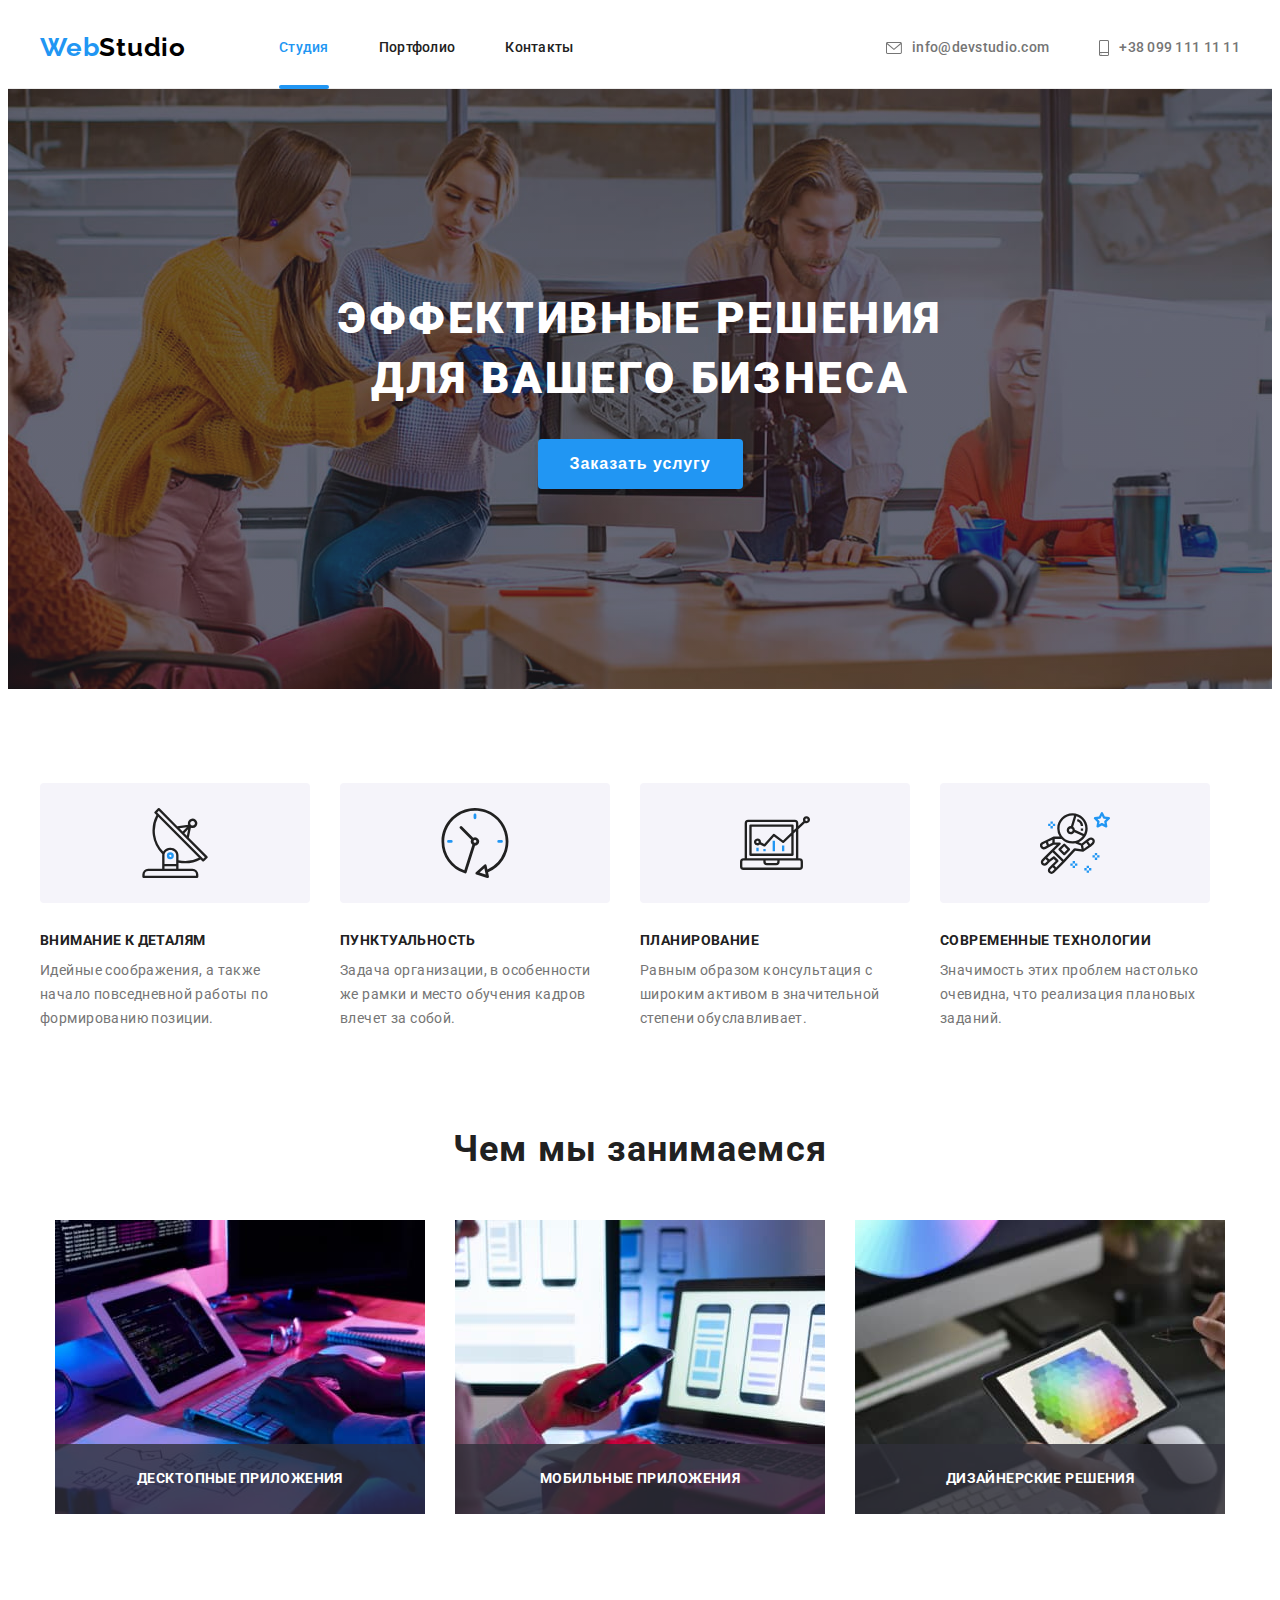
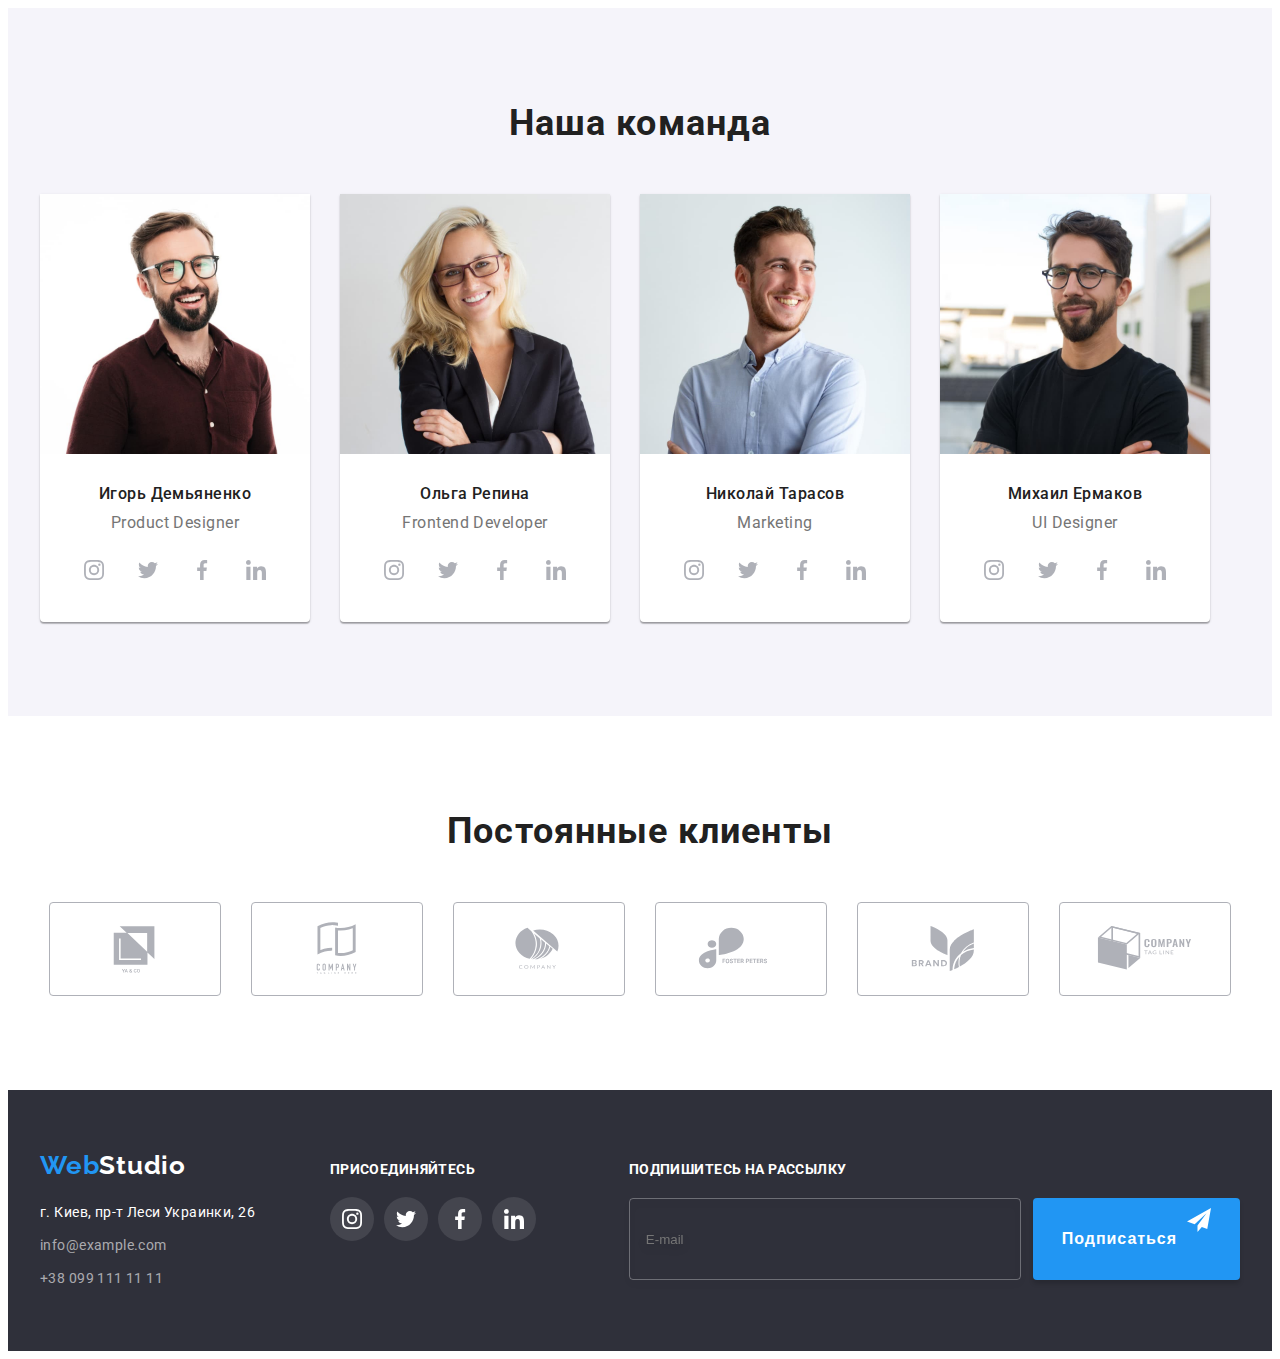
==== index.html @ 4c9b8177 "copied prev homeworl" ====
<!DOCTYPE html>
<html lang="ru">
  <head>
    <meta charset="UTF-8" />
    <meta http-equiv="X-UA-Compatible" content="IE=edge" />
    <meta name="viewport" content="width=device-width, initial-scale=1.0" />
    <title>Web Studio</title>

    <!-- Шрифти -->
    <link rel="preconnect" href="https://fonts.googleapis.com" />
    <link rel="preconnect" href="https://fonts.gstatic.com" crossorigin />
    <link
      href="https://fonts.googleapis.com/css2?family=Raleway:wght@700&family=Roboto:wght@400;500;700;900&display=swap"
      rel="stylesheet"
    />

    <!-- Modern normalize -->
    <link
      rel="stylesheet"
      href="https://cdnjs.cloudflare.com/ajax/libs/modern-normalize/1.1.0/modern-normalize.min.css"
      integrity="sha512-wpPYUAdjBVSE4KJnH1VR1HeZfpl1ub8YT/NKx4PuQ5NmX2tKuGu6U/JRp5y+Y8XG2tV+wKQpNHVUX03MfMFn9Q=="
      crossorigin="anonymous"
      referrerpolicy="no-referrer"
    />

    <!-- Стилі css -->
    <link rel="stylesheet" href="./css/style.css" />
  </head>

  <body>
    <!-- Header -->
    <header class="header">
      <div class="container header-container">
        <a class="logo link" href="index.html" lang="en">
          <span class="logo-part">Web</span>Studio</a
        >

        <nav class="header-nav">
          <ul class="menu-list list">
            <li class="menu-item">
              <a class="menu-link current link" href="./index.html">Студия</a>
            </li>
            <li class="menu-item">
              <a class="menu-link link" href="./portfolio.html">Портфолио</a>
            </li>
            <li class="menu-item">
              <a class="menu-link link" href="">Контакты</a>
            </li>
          </ul>
        </nav>
        <ul class="contact-header-list list">
          <li class="header-item-mail">
            <a
              class="contact-header-link link"
              href="mailto:info@devstudio.com"
            >
              <svg class="header-icon" width="16" height="12">
                <use href="./images/icons.svg#icon-envelope"></use>
              </svg>
              info@devstudio.com</a
            >
          </li>
          <li class="header-item-phone">
            <a class="contact-header-link link" href="tel:+380961111111">
              <svg class="header-icon" width="10" height="16">
                <use href="./images/icons.svg#icon-smartphone"></use>
              </svg>
              +38 099 111 11 11</a
            >
          </li>
        </ul>
      </div>
    </header>

    <main>
      <!-- Hero -->
      <section class="hero">
        <div class="container">
          <h1 class="hero-title">
            Эффективные решения <br />
            для вашего бизнеса
          </h1>
          <button class="hero-btn btn" type="button" data-modal-open>
            Заказать услугу
          </button>
          <div class="backdrop is-hidden" data-modal>
            <div class="modal-wrapper">
              <button class="modal-btn" data-modal-close>
                <svg class="close-icon" width="18" height="18">
                  <use href="./images/icons.svg#icon-close"></use>
                </svg>
              </button>

              <b class="form-title">Оставьте свои данные, мы вам перезвоним</b>
              <form class="modal-form">
                <label class="form-modal-group">
                  <span class="form-modal-label">Имя</span>
                  <input
                    class="form-modal-input"
                    type="text"
                    name="user-name"
                  />
                  <svg class="form-modal-icon" width="18" height="18">
                    <use href="./images/icons.svg#icon-person"></use>
                  </svg>
                </label>

                <label class="form-modal-group">
                  <span class="form-modal-label">Телефон</span>
                  <input
                    class="form-modal-input"
                    type="tel"
                    name="user-phone"
                  />
                  <svg class="form-modal-icon" width="18" height="18">
                    <use href="./images/icons.svg#icon-phone"></use>
                  </svg>
                </label>

                <label class="form-modal-group">
                  <span class="form-modal-label">Почта</span>
                  <input
                    class="form-modal-input"
                    type="email"
                    name="user-email"
                  />
                  <svg class="form-modal-icon" width="18" height="18">
                    <use href="./images/icons.svg#icon-mail"></use>
                  </svg>
                </label>

                <label class="form-comments-group">
                  <span class="form-modal-label">Комментарий</span>
                  <textarea
                    class="form-message"
                    name="user-message"
                    rows="5"
                    placeholder="Введите текст"
                  ></textarea>
                </label>

                <label class="policy-group">
                  <input class="checkbox visually-hidden" type="checkbox" />
                  <span class="custom-checkbox">
                    <svg class="custom-checkbox-icon" width="11" height="8">
                      <use href="./images/icons.svg#icon-check"></use>
                    </svg>
                  </span>
                  <span class="form-policy-desc">
                    Соглашаюсь с рассылкой и принимаю
                    <a class="form-policy-link" href="">Условия договора</a>
                  </span>
                </label>

                <button class="submit-btn btn" type="submit">Отправить</button>
              </form>
            </div>
          </div>
        </div>
      </section>

      <!--Our advantages  -->
      <section class="section">
        <div class="container advantages">
          <h2 class="visually-hidden">Наши преимущества</h2>
          <ul class="advantages-list list">
            <li class="advantages-item">
              <div class="advantages-img">
                <svg class="advantages-icon">
                  <use href="./images/icons.svg#icon-antenna"></use>
                </svg>
              </div>
              <h3 class="advantages-title">Внимание к деталям</h3>
              <p class="advantages-description">
                Идейные соображения, а также начало повседневной работы по
                формированию позиции.
              </p>
            </li>
            <li class="advantages-item">
              <div class="advantages-img">
                <svg class="advantages-icon">
                  <use href="./images/icons.svg#icon-clock"></use>
                </svg>
              </div>
              <h3 class="advantages-title">Пунктуальность</h3>
              <p class="advantages-description">
                Задача организации, в особенности же рамки и место обучения
                кадров влечет за собой.
              </p>
            </li>
            <li class="advantages-item">
              <div class="advantages-img">
                <svg class="advantages-icon">
                  <use href="./images/icons.svg#icon-diagram"></use>
                </svg>
              </div>
              <h3 class="advantages-title">Планирование</h3>
              <p class="advantages-description">
                Равным образом консультация с широким активом в значительной
                степени обуславливает.
              </p>
            </li>
            <li class="advantages-item">
              <div class="advantages-img">
                <svg class="advantages-icon">
                  <use href="./images/icons.svg#icon-astronaut"></use>
                </svg>
              </div>
              <h3 class="advantages-title">Современные технологии</h3>
              <p class="advantages-description">
                Значимость этих проблем настолько очевидна, что реализация
                плановых заданий.
              </p>
            </li>
          </ul>
        </div>
      </section>

      <!-- What we do -->
      <section class="services section">
        <div class="container">
          <h2 class="section-title">Чем мы занимаемся</h2>
          <ul class="services-list list">
            <li class="services-item">
              <img
                class="services-img"
                src="./images/block1-img1.jpg"
                alt="сотрудник пишет код"
                width="370"
                height="294"
              />
              <div class="services-description">
                <p class="services-name">Десктопные приложения</p>
              </div>
            </li>
            <li class="services-item">
              <img
                class="services-img"
                src="./images/block1-img2.jpg"
                alt="сотрудник создает дизайн приложения"
                width="370"
                height="294"
              />
              <div class="services-description">
                <p class="services-name">Мобильные приложения</p>
              </div>
            </li>
            <li class="services-item">
              <img
                class="services-img"
                src="./images/block1-img3.jpg"
                alt="сотрудник делает палитру для графического дизайна"
                width="370"
                height="294"
              />
              <div class="services-description">
                <p class="services-name">Дизайнерские решения</p>
              </div>
            </li>
          </ul>
        </div>
      </section>

      <!-- Our team -->
      <section class="team section">
        <div class="container">
          <h2 class="section-title">Наша команда</h2>
          <ul class="team-list list">
            <li class="team-list-item">
              <img
                class="team-list-photo"
                src="./images/block2-img1.jpg"
                alt="портретное фото сотрудника"
                width="270"
                height="260"
              />
              <div class="team-description">
                <h3 class="team-list-name">Игорь Демьяненко</h3>
                <p class="team-list-position" lang="en">Product Designer</p>
                <ul class="team-socials list">
                  <li class="socials-item">
                    <a
                      class="socials-link link"
                      href=""
                      target="_blank"
                      rel="noopener noreferrer"
                      aria-label="иконка Instagram"
                    >
                      <svg class="socials-icon" width="20" height="20">
                        <use href="./images/icons.svg#icon-instagram"></use>
                      </svg>
                    </a>
                  </li>
                  <li class="socials-item">
                    <a
                      class="socials-link link"
                      href=""
                      target="_blank"
                      rel="noopener noreferrer"
                      aria-label="иконка Twitter"
                    >
                      <svg class="socials-icon" width="20" height="20">
                        <use href="./images/icons.svg#icon-twitter"></use>
                      </svg>
                    </a>
                  </li>
                  <li class="socials-item">
                    <a
                      class="socials-link link"
                      href=""
                      target="_blank"
                      rel="noopener noreferrer"
                      aria-label="иконка Facebook"
                    >
                      <svg class="socials-icon" width="20" height="20">
                        <use href="./images/icons.svg#icon-facebook"></use>
                      </svg>
                    </a>
                  </li>
                  <li class="socials-item">
                    <a
                      class="socials-link link"
                      href=""
                      target="_blank"
                      rel="noopener noreferrer"
                      aria-label="иконка Linkedin"
                    >
                      <svg class="socials-icon" width="20" height="20">
                        <use href="./images/icons.svg#icon-linkedin"></use>
                      </svg>
                    </a>
                  </li>
                </ul>
              </div>
            </li>
            <li class="team-list-item">
              <img
                class="team-list-photo"
                src="./images/block2-img2.jpg"
                alt="портретное фото сотрудника"
                width="270"
                height="260"
              />
              <div class="team-description">
                <h3 class="team-list-name">Ольга Репина</h3>
                <p class="team-list-position" lang="en">Frontend Developer</p>
                <ul class="team-socials list">
                  <li class="socials-item">
                    <a
                      class="socials-link link"
                      href=""
                      target="_blank"
                      rel="noopener noreferrer"
                      aria-label="иконка Instagram"
                    >
                      <svg class="socials-icon" width="20" height="20">
                        <use href="./images/icons.svg#icon-instagram"></use>
                      </svg>
                    </a>
                  </li>
                  <li class="socials-item">
                    <a
                      class="socials-link link"
                      href=""
                      target="_blank"
                      rel="noopener noreferrer"
                      aria-label="иконка Twitter"
                    >
                      <svg class="socials-icon" width="20" height="20">
                        <use href="./images/icons.svg#icon-twitter"></use>
                      </svg>
                    </a>
                  </li>
                  <li class="socials-item">
                    <a
                      class="socials-link link"
                      href=""
                      target="_blank"
                      rel="noopener noreferrer"
                      aria-label="иконка Facebook"
                    >
                      <svg class="socials-icon" width="20" height="20">
                        <use href="./images/icons.svg#icon-facebook"></use>
                      </svg>
                    </a>
                  </li>
                  <li class="socials-item">
                    <a
                      class="socials-link link"
                      href=""
                      target="_blank"
                      rel="noopener noreferrer"
                      aria-label="иконка Linkedin"
                    >
                      <svg class="socials-icon" width="20" height="20">
                        <use href="./images/icons.svg#icon-linkedin"></use>
                      </svg>
                    </a>
                  </li>
                </ul>
              </div>
            </li>
            <li class="team-list-item">
              <img
                class="team-list-photo"
                src="./images/block2-img3.jpg"
                alt="портретное фото сотрудника"
                width="270"
                height="260"
              />
              <div class="team-description">
                <h3 class="team-list-name">Николай Тарасов</h3>
                <p class="team-list-position" lang="en">Marketing</p>
                <ul class="team-socials list">
                  <li class="socials-item">
                    <a
                      class="socials-link link"
                      href=""
                      target="_blank"
                      rel="noopener noreferrer"
                      aria-label="иконка Instagram"
                    >
                      <svg class="socials-icon" width="20" height="20">
                        <use href="./images/icons.svg#icon-instagram"></use>
                      </svg>
                    </a>
                  </li>
                  <li class="socials-item">
                    <a
                      class="socials-link link"
                      href=""
                      target="_blank"
                      rel="noopener noreferrer"
                      aria-label="иконка Twitter"
                    >
                      <svg class="socials-icon" width="20" height="20">
                        <use href="./images/icons.svg#icon-twitter"></use>
                      </svg>
                    </a>
                  </li>
                  <li class="socials-item">
                    <a
                      class="socials-link link"
                      href=""
                      target="_blank"
                      rel="noopener noreferrer"
                      aria-label="иконка Facebook"
                    >
                      <svg class="socials-icon" width="20" height="20">
                        <use href="./images/icons.svg#icon-facebook"></use>
                      </svg>
                    </a>
                  </li>
                  <li class="socials-item">
                    <a
                      class="socials-link link"
                      href=""
                      target="_blank"
                      rel="noopener noreferrer"
                      aria-label="иконка Linkedin"
                    >
                      <svg class="socials-icon" width="20" height="20">
                        <use href="./images/icons.svg#icon-linkedin"></use>
                      </svg>
                    </a>
                  </li>
                </ul>
              </div>
            </li>
            <li class="team-list-item">
              <img
                class="team-list-photo"
                src="./images/block2-img4.jpg"
                alt="портретное фото сотрудника"
                width="270"
                height="260"
              />
              <div class="team-description">
                <h3 class="team-list-name">Михаил Ермаков</h3>
                <p class="team-list-position" lang="en">UI Designer</p>
                <ul class="team-socials list">
                  <li class="socials-item">
                    <a
                      class="socials-link link"
                      href=""
                      target="_blank"
                      rel="noopener noreferrer"
                      aria-label="иконка Instagram"
                    >
                      <svg class="socials-icon" width="20" height="20">
                        <use href="./images/icons.svg#icon-instagram"></use>
                      </svg>
                    </a>
                  </li>
                  <li class="socials-item">
                    <a
                      class="socials-link link"
                      href=""
                      target="_blank"
                      rel="noopener noreferrer"
                      aria-label="иконка Twitter"
                    >
                      <svg class="socials-icon" width="20" height="20">
                        <use href="./images/icons.svg#icon-twitter"></use>
                      </svg>
                    </a>
                  </li>
                  <li class="socials-item">
                    <a
                      class="socials-link link"
                      href=""
                      target="_blank"
                      rel="noopener noreferrer"
                      aria-label="иконка Facebook"
                    >
                      <svg class="socials-icon" width="20" height="20">
                        <use href="./images/icons.svg#icon-facebook"></use>
                      </svg>
                    </a>
                  </li>
                  <li class="socials-item">
                    <a
                      class="socials-link link"
                      href=""
                      target="_blank"
                      rel="noopener noreferrer"
                      aria-label="иконка Linkedin"
                    >
                      <svg class="socials-icon" width="20" height="20">
                        <use href="./images/icons.svg#icon-linkedin"></use>
                      </svg>
                    </a>
                  </li>
                </ul>
              </div>
            </li>
          </ul>
        </div>
      </section>

      <!-- Our clients -->
      <section class="section">
        <div class="container">
          <h2 class="section-title">Постоянные клиенты</h2>
          <ul class="clients list">
            <li class="clients-item">
              <a
                class="clients-link link"
                href=""
                target="_blank"
                rel="noopener noreferrer"
                aria-label="логотип клиента 1"
              >
                <svg class="clients-icon" width="106" height="60">
                  <use href="./images/icons.svg#icon-logo-1"></use>
                </svg>
              </a>
            </li>
            <li class="clients-item">
              <a
                class="clients-link link"
                href=""
                target="_blank"
                rel="noopener noreferrer"
                aria-label="логотип клиента 2"
              >
                <svg class="clients-icon" width="106" height="60">
                  <use href="./images/icons.svg#icon-logo-2"></use>
                </svg>
              </a>
            </li>
            <li class="clients-item">
              <a
                class="clients-link link"
                href=""
                target="_blank"
                rel="noopener noreferrer"
                aria-label="логотип клиента 3"
              >
                <svg class="clients-icon" width="106" height="60">
                  <use href="./images/icons.svg#icon-logo-3"></use>
                </svg>
              </a>
            </li>
            <li class="clients-item">
              <a
                class="clients-link link"
                href=""
                target="_blank"
                rel="noopener noreferrer"
                aria-label="логотип клиента 4"
              >
                <svg class="clients-icon" width="106" height="60">
                  <use href="./images/icons.svg#icon-logo-4"></use>
                </svg>
              </a>
            </li>
            <li class="clients-item">
              <a
                class="clients-link link"
                href=""
                target="_blank"
                rel="noopener noreferrer"
                aria-label="логотип клиента 5"
              >
                <svg class="clients-icon" width="106" height="60">
                  <use href="./images/icons.svg#icon-logo-5"></use>
                </svg>
              </a>
            </li>
            <li class="clients-item">
              <a
                class="clients-link link"
                href=""
                target="_blank"
                rel="noopener noreferrer"
                aria-label="логотип клиента 6"
              >
                <svg class="clients-icon" width="106" height="60">
                  <use href="./images/icons.svg#icon-logo-6"></use>
                </svg>
              </a>
            </li>
          </ul>
        </div>
      </section>
    </main>

    <!-- Footer -->
    <footer class="footer">
      <div class="container footer-container">
        <div class="footer-logo-adress">
          <a class="logo-footer link" href="index.html" lang="en"
            ><span class="logo-part">Web</span>Studio</a
          >
          <address class="address">
            <ul class="contacts-list list">
              <li class="contacts-list-item">
                <a
                  class="contacts-footer-link map link"
                  href="https://goo.gl/maps/a1JVnRPQd5P11oBA7"
                  target="_blank"
                  rel="noopener noreferrer"
                  >г. Киев, пр-т Леси Украинки, 26</a
                >
              </li>
              <li class="contacts-list-item">
                <a
                  class="contacts-footer-link link"
                  href="mailto:info@example.com"
                  >info@example.com</a
                >
              </li>
              <li class="contacts-list-item">
                <a class="contacts-footer-link link" href="tel:+380991111111"
                  >+38 099 111 11 11</a
                >
              </li>
            </ul>
          </address>
        </div>

        <div class="footer-join">
          <h3 class="join-title">Присоединяйтесь</h3>
          <ul class="join-list list">
            <li class="join-item">
              <a
                class="join-link link"
                href=""
                target="_blank"
                rel="noopener noreferrer"
                aria-label="иконка Instagram"
              >
                <svg class="join-icon" width="20" height="20">
                  <use href="./images/icons.svg#icon-instagram"></use>
                </svg>
              </a>
            </li>
            <li class="join-item">
              <a
                class="join-link link"
                href=""
                target="_blank"
                rel="noopener noreferrer"
                aria-label="иконка Twitter"
              >
                <svg class="join-icon" width="20" height="20">
                  <use href="./images/icons.svg#icon-twitter"></use>
                </svg>
              </a>
            </li>
            <li class="join-item">
              <a
                class="join-link link"
                href=""
                target="_blank"
                rel="noopener noreferrer"
                aria-label="иконка Facebook"
              >
                <svg class="join-icon" width="20" height="20">
                  <use href="./images/icons.svg#icon-facebook"></use>
                </svg>
              </a>
            </li>
            <li class="join-item">
              <a
                class="join-link link"
                href=""
                target="_blank"
                rel="noopener noreferrer"
                aria-label="иконка Linkedin"
              >
                <svg class="join-icon" width="20" height="20">
                  <use href="./images/icons.svg#icon-linkedin"></use>
                </svg>
              </a>
            </li>
          </ul>
        </div>
        <form class="footer-form">
          <b class="footer-form-title">Подпишитесь на рассылку</b>
          <div class="footer-stroke">
            <label class="footer-label">
            <input class="footer-input" name="footer-email" placeholder="E-mail" />
            </label>
            <button class="footer-form-btn btn" type="submit">
              <span class="btn-title">Подписаться</span>
              <svg class="footer-form-icon" width="24" height="24">
                <use href="./images/icons.svg#icon-send"></use>
              </svg>
            </button>
          </div>
        </form>
      </div>
    </footer>

    <script src="./js/modal.js"></script>
  </body>
</html>
---- css/style.css ----
:root {
  --main-transition: 250ms cubic-bezier(0.4, 0, 0.2, 1);

  --main-font: "Roboto", sans-serif;
  --main-text-color: #212121;
  --secondary-text-color: #757575;
  --secondary-text-color-white: #ffffff;
  --accent-color: #2196f3;
  --main-background-color: #e5e5e5;
  --secondary-background-color: #f5f4fa;
  --accent-background-color: #2f303a;
}

body {
  font-family: var(--main-font);
  color: var(--main-text-color);
}

h1,
h2,
h3,
h4,
h5,
h6,
p {
  margin: 0;
}

img {
  display: block;
  max-width: 100%;
  height: auto;
}

.visually-hidden {
  position: absolute;
  width: 1px;
  height: 1px;
  margin: -1px;
  border: 0;
  padding: 0;
  white-space: nowrap;
  clip-path: inset(100%);
  clip: rect(0 0 0 0);
  overflow: hidden;
}

.section {
  padding-top: 94px;
  padding-bottom: 94px;
}

.container {
  width: 1200px;

  padding-left: 15px;
  padding-right: 15px;

  margin-left: auto;
  margin-right: auto;
}

.list {
  list-style: none;
  padding: 0;
  margin: 0;
}

.link {
  text-decoration: none;
  font-family: inherit;
  color: inherit;
}

.btn {
  display: block;

  min-width: 200px;
  min-height: 50px;
  border: none;

  color: inherit;
  background-color: var(--accent-color);

  font-weight: 700;
  font-size: 16px;
  line-height: 1.88;

  text-align: center;
  letter-spacing: 0.06em;

  box-shadow: 0px 4px 4px rgba(0, 0, 0, 0.15);
  border-radius: 4px;

  cursor: pointer;
}

.address {
  font-style: normal;
}

/* Header */

.header {
  border-bottom: 1px solid #ececec;

  background-color: var(--secondary-text-color-white);

  font-weight: 500;
  font-size: 14px;
  line-height: 1.14;
  letter-spacing: 0.02em;
}

.header-container {
  display: flex;
  align-items: center;
}

.logo {
  display: block;

  margin-right: 93px;
  padding-top: 24px;
  padding-bottom: 25px;

  font-family: "Raleway", sans-serif;
  font-weight: 700;
  font-size: 26px;
  line-height: 1.19;
  letter-spacing: 0.03em;

  color: #000000;
}

.logo-part {
  color: var(--accent-color);
}

.menu-list {
  display: flex;
  text-align: center;
}

.menu-item {
  margin-right: 50px;
}

.menu-item:last-child {
  margin-right: 0;
}

.menu-link {
  position: relative;
  transition: color var(--main-transition);

  display: block;

  padding-top: 32px;
  padding-bottom: 32px;

  color: var(--main-text-color);
}

.menu-link.current {
  color: var(--accent-color);
}

.menu-link.current::after {
  content: "";

  position: absolute;
  bottom: -1px;
  left: 0;

  display: block;
  width: 100%;
  height: 4px;

  background-color: var(--accent-color);
  border-radius: 2px;
}

.menu-link:hover,
.menu-link:focus {
  color: var(--accent-color);
}

.contact-header-list {
  display: flex;

  margin-left: auto;

  color: var(--secondary-text-color);
}

.header-item-mail {
  margin-right: 50px;
}

.contact-header-link {
  transition: color var(--main-transition);

  display: flex;
  align-items: center;

  padding-top: 32px;
  padding-bottom: 32px;

  color: var(--secondary-text-color);
}

.contact-header-link:hover,
.contact-header-link:focus {
  color: var(--accent-color);
}

.header-icon {
  margin-right: 10px;
  fill: currentColor;
}

/* Hero */

.hero {
  padding: 200px 0;
  max-width: 1600px;
  margin-left: auto;
  margin-right: auto;

  background-image: linear-gradient(
      to right,
      rgba(47, 48, 58, 0.4),
      rgba(47, 48, 58, 0.4)
    ),
    url(../images/heros/bcg-heroes.jpg);
  background-repeat: no-repeat;
  background-position: center;
  background-size: cover;

  background-color: var(--accent-background-color);
  color: var(--secondary-text-color-white);
}

.hero-title {
  margin-bottom: 30px;

  color: inherit;

  font-weight: 900;
  font-size: 44px;
  line-height: 1.36;
  text-align: center;
  letter-spacing: 0.06em;
  text-transform: uppercase;
}

.hero-btn {
  transition: background-color var(--main-transition),
    color var(--main-transition);

  margin: auto;
  padding: 10px 32px;
}

.hero-btn:hover,
.hero-btn:focus {
  background-color: #188ce8;
  color: inherit;
}

.backdrop {
  transition: opacity var(--main-transition), visibility var(--main-transition);

  position: fixed;
  top: 0;
  left: 0;

  width: 100%;
  height: 100%;
  background-color: rgba(0, 0, 0, 0.2);
}

.backdrop.is-hidden {
  opacity: 0;
  visibility: hidden;
  pointer-events: none;
}

.modal-wrapper {
  transition: transform 300ms ease-in-out 200ms, opacity 300ms ease-in-out 200ms;
  position: absolute;
  top: 50%;
  left: 50%;
  transform: translate(-50%, -50%);

  width: 528px;
  height: 581px;

  padding: 40px;

  background-color: #ffffff;
  box-shadow: 0px 1px 3px rgba(0, 0, 0, 0.12), 0px 1px 1px rgba(0, 0, 0, 0.14),
    0px 2px 1px rgba(0, 0, 0, 0.2);
  border-radius: 4px;

  transition: transform var(--main-transition), opacity var(--main-transition);
}

.backdrop.is-hidden .modal-wrapper {
  transform: translate(-50%, -50%) scale(0.3);
  opacity: 0;
}

.backdrop .modal-wrapper {
  transform: translate(-50%, -50%) scale(1);
  opacity: 1;
}

.modal-btn {
  position: absolute;
  top: 8px;
  right: 8px;

  display: flex;
  align-items: center;
  justify-content: center;

  padding: 0;

  width: 30px;
  height: 30px;
  border-radius: 50%;
  background-color: transparent;
  border: 1px solid rgba(0, 0, 0, 0.1);

  cursor: pointer;

  transition: fill var(--main-transition);
}

.modal-btn:hover > .close-icon,
.modal-btn:focus > .close-icon {
  fill: var(--accent-color);
}

.form-title {
  display: block;
  margin-bottom: 12px;

  font-weight: 700;
  font-size: 20px;
  line-height: 1.15;
  text-align: center;
  letter-spacing: 0.03em;

  color: #212121;
}

.form-modal-group,
.policy-group {
  display: block;
  margin-bottom: 10px;
}

.form-modal-group {
  position: relative;
}

.form-modal-label {
  display: block;
  font-size: 12px;
  line-height: 1.17;
  margin-bottom: 4px;

  letter-spacing: 0.01em;

  color: var(--secondary-text-color);
}

.form-modal-input {
  width: 100%;
  padding: 10px 10px 10px 42px;

  border: 1px solid rgba(33, 33, 33, 0.2);
  border-radius: 4px;

  transition: border-color var(--main-transition);
}

.form-modal-input:focus,
.form-message:focus {
  outline: none;
  border-color: var(--accent-color);
}

.form-modal-input:focus + .form-modal-icon {
  fill: var(--accent-color);
}

.form-modal-icon {
  position: absolute;
  top: 29px;
  left: 12px;

  fill: #212121;

  transition: fill var(--main-transition);
}

.form-comments-group {
  display: block;
  margin-bottom: 20px;
}

.form-message {
  display: block;
  width: 100%;
  height: 120px;
  padding: 12px 16px;
  resize: none;

  border: 1px solid rgba(33, 33, 33, 0.2);
  border-radius: 4px;

  font-size: 12px;

  color: rgba(117, 117, 117, 0.5);

  transition: border-color var(--main-transition);
}

.custom-checkbox {
  display: flex;
  align-items: center;
  justify-content: center;

  margin-right: 9px;

  width: 16px;
  height: 15px;

  border-radius: 2px;
  outline: 2px solid #212121;
  outline-offset: -2px;

  transition: background-color var(--main-transition),
    outline var(--main-transition);
}

.checkbox:checked + .custom-checkbox {
  background-color: var(--accent-color);
  outline: var(--accent-color);
}

.custom-checkbox-icon {
  opacity: 0;

  transition: opacity var(--main-transition);

  fill: #ffffff;
}

.checkbox:checked + .custom-checkbox .custom-checkbox-icon {
  opacity: 1;
}

.policy-group {
  display: flex;
  align-items: center;
  justify-content: center;

  margin-bottom: 30px;
}

.form-policy-desc {
  font-size: 14px;
  line-height: 1.71;

  letter-spacing: 0.03em;
  color: var(--secondary-text-color);
}
.form-policy-link {
  color: var(--accent-color);
}

.submit-btn {
  transition: background-color var(--main-transition),
    color var(--main-transition);
  display: block;

  margin: auto;
  padding: 10px 56px;
}

/* Our advantages, What we do */

.advantages-list {
  display: flex;
  align-items: center;
}

.advantages-item {
  margin-right: 30px;
}

.advantages-item:last-child {
  margin-right: 0;
}

.advantages-img {
  display: flex;
  align-items: center;
  justify-content: center;

  padding: 25px 100px;
  margin-bottom: 30px;

  background-color: var(--secondary-background-color);
  border-radius: 4px;
}

.advantages-icon {
  width: 70px;
  height: 70px;
}

.advantages-title {
  margin-bottom: 10px;

  color: var(--main-text-color);

  font-weight: 700;
  font-size: 14px;
  line-height: 1.14;
  letter-spacing: 0.03em;
  text-transform: uppercase;
}

.advantages-description {
  width: 270px;
  height: 75px;

  color: var(--secondary-text-color);
  font-size: 14px;

  line-height: 1.71;
  letter-spacing: 0.03em;
}

/* What we do */

.services {
  padding-top: 0;
}

.section-title {
  margin-bottom: 50px;

  font-weight: 700;
  font-size: 36px;
  line-height: 1.17;
  text-align: center;
  letter-spacing: 0.03em;

  color: var(--main-text-color);
}

.services-list {
  display: flex;
  justify-content: center;
}

.services-item {
  position: relative;
  margin-right: 30px;
}

.services-item:last-child {
  margin-right: 0%;
}

.services-description {
  position: absolute;
  bottom: 0;
  left: 0;

  display: flex;
  align-items: center;
  justify-content: center;

  width: 100%;
  height: 70px;

  background-color: rgba(47, 48, 58, 0.8);
}

.services-name {
  font-weight: 700;
  font-size: 14px;
  line-height: 1.14;
  letter-spacing: 0.03em;
  text-transform: uppercase;

  color: var(--secondary-text-color-white);
}

/* Our team */

.team {
  background-color: var(--secondary-background-color);

  font-size: 16px;
  line-height: 1.19;
  letter-spacing: 0.03em;
}

.team-list {
  display: flex;
}

.team-list-item {
  margin-right: 30px;

  width: 270px;

  background-color: #ffffff;

  box-shadow: 0px 1px 3px rgba(0, 0, 0, 0.12), 0px 1px 1px rgba(0, 0, 0, 0.14),
    0px 2px 1px rgba(0, 0, 0, 0.2);
  border-radius: 0px 0px 4px 4px;
}

.team-list-item:last-child {
  margin-right: 0;
}

.team-description {
  padding: 30px 0;
}
.team-list-name {
  margin-bottom: 10px;

  font-size: 16px;
  font-weight: 500;
  text-align: center;

  color: var(--main-text-color);
}

.team-list-position {
  margin-bottom: 16px;

  color: var(--secondary-text-color);
  text-align: center;
}

.team-socials {
  display: flex;
  align-items: center;
  justify-content: center;
}

.socials-item:not(:last-child) {
  margin-right: 10px;
}

.socials-link {
  transition: background-color var(--main-transition),
    color var(--main-transition);

  display: flex;
  justify-content: center;
  align-items: center;

  width: 44px;
  height: 44px;

  background-color: #ffffff;
  color: #afb1b8;

  border-radius: 50%;
}

.socials-link:hover,
.socials-link:focus {
  background-color: var(--accent-color);
  color: var(--secondary-text-color-white);
}

.socials-icon {
  fill: currentColor;
}

/* Our clients */

.clients {
  display: flex;
  justify-content: center;
  align-items: center;
}

.clients-item:not(:last-child) {
  margin-right: 30px;
}

.clients-link {
  transition: border-color var(--main-transition);

  display: flex;
  align-items: center;
  justify-content: center;

  width: 170px;
  height: 92px;

  border: #afb1b8 1px solid;
  border-radius: 4px;

  color: #afb1b8;
}

.clients-link:hover,
.clients-link:focus {
  border-color: var(--accent-color);
}

.clients-icon {
  transition: fill var(--main-transition);

  align-items: center;
  fill: currentColor;
}

.clients-link:hover .clients-icon,
.clients-link:focus .clients-icon {
  fill: var(--accent-color);
}

/* Footer */

.footer {
  background-color: var(--accent-background-color);
  padding: 60px 0;
}

.logo-footer {
  display: block;
  margin-bottom: 20px;

  color: var(--secondary-text-color-white);

  font-family: "Raleway", sans-serif;
  font-weight: 700;
  font-size: 26px;
  line-height: 1.19;
  letter-spacing: 0.03em;
}

.contacts-list-item {
  margin-bottom: 9px;

  font-size: 14px;
  line-height: 1.71;
  letter-spacing: 0.03em;
}

.contacts-list-item:last-child {
  margin-bottom: 0;
}

.contacts-footer-link {
  transition: color var(--main-transition);

  color: rgba(255, 255, 255, 0.6);
}

.contacts-footer-link:hover,
.contacts-footer-link:focus {
  color: var(--accent-color);
}

.contacts-footer-link.map {
  color: var(--secondary-text-color-white);
}

.footer-container {
  display: flex;
  align-items: baseline;
}

.footer-logo-adress {
  margin-right: 70px;
  flex-grow: 1;
}

.footer-join {
  margin-right: 93px;
}
.join-title {
  margin-bottom: 20px;

  font-weight: 700;
  font-size: 14px;
  line-height: 16px;
  letter-spacing: 0.03em;
  text-transform: uppercase;

  color: #ffffff;
}

.join-list {
  display: flex;
}

.join-item:not(:last-child) {
  margin-right: 10px;
}

.join-link {
  transition: background-color var(--main-transition);

  display: flex;
  align-items: center;
  justify-content: center;

  width: 44px;
  height: 44px;

  background-color: rgba(255, 255, 255, 0.1);
  border-radius: 50%;

  color: var(--secondary-text-color-white);
}

.join-link:hover,
.join-link:focus {
  background-color: var(--accent-color);
}

.join-icon {
  fill: currentColor;
}

.footer-form-title {
  display: block;
  margin-bottom: 20px;
  text-align: start;

  font-weight: 700;
  font-size: 14px;
  line-height: 1.14;
  letter-spacing: 0.03em;
  text-transform: uppercase;

  color: var(--secondary-text-color-white);
}

.footer-stroke {
  display: flex;
}

.footer-label{
  margin-right: 12px;
}
.footer-input {
  display: flex;
  width: 358px;
  height: 50px;
  padding: 15px 16px;

  background-color: transparent;
  border: 1px solid rgba(255, 255, 255, 0.3);
  filter: drop-shadow(0px 4px 4px rgba(0, 0, 0, 0.15));
  border-radius: 4px;

  color: var(--secondary-text-color-white);
  outline: none;
}
.footer-form-btn {
  display: flex;
  text-align: center;
  padding: 10px 29px;
}

.btn-title {
  margin-right: 10px;

  font-weight: 700;
  font-size: 16px;
  line-height: 1.88;

  display: flex;
  align-items: center;
  text-align: center;
  letter-spacing: 0.06em;

  color: var(--secondary-text-color-white);
}

.footer-form-icon {
  display: flex;
  align-items: center;
  justify-content: center;
}

/* Portfolio */

.btn-list {
  display: flex;
  justify-content: center;
  align-items: center;

  margin-bottom: 50px;
}

.btn-list-item {
  margin-right: 8px;
}

.btn-list-item:last-child {
  margin-right: 0;
}

.button {
  transition: background-color var(--main-transition),
    color var(--main-transition), box-shadow var(--main-transition);

  padding: 6px 22px;

  font-weight: 500;
  font-size: 16px;
  line-height: 1.62;
  text-align: center;
  letter-spacing: 0.03em;

  background-color: var(--secondary-background-color);
  border-radius: 4px;
  cursor: pointer;
  border: none;
}

.button:hover,
.button:focus {
  background-color: var(--accent-color);
  color: var(--secondary-text-color-white);

  box-shadow: 0px 3px 1px rgba(0, 0, 0, 0.1), 0px 1px 2px rgba(0, 0, 0, 0.08),
    0px 2px 2px rgba(0, 0, 0, 0.12);
  border-radius: 4px;
}

.projects-list {
  display: flex;
  flex-wrap: wrap;
}

.projects-list-item {
  margin-right: 30px;
  margin-bottom: 30px;

  width: 370px;

  background: #ffffff;
}

.projects-list-item:nth-child(3n) {
  margin-right: 0;
}

.projects-list-item:nth-last-child(-n + 3) {
  margin-bottom: 0;
}

.project-list-link {
  transition: box-shadow var(--main-transition);
}

.project-list-link:hover,
.project-list-link:focus {
  display: block;
  box-shadow: 0px 1px 1px rgba(0, 0, 0, 0.12), 0px 4px 4px rgba(0, 0, 0, 0.06),
    1px 4px 6px rgba(0, 0, 0, 0.16);
}

.project-list-link:hover .overlay,
.project-list-link:focus .overlay {
  transform: translateY(0%);
  opacity: 1;
}

.project-example {
  overflow: hidden;
}

.project-overlay {
  position: relative;
  overflow: hidden;
}

.overlay {
  position: absolute;
  top: 0;
  left: 0;

  transform: translateY(100%);
  width: 100%;
  height: 100%;

  transition: transform var(--main-transition);
}

.overlay-description {
  padding: 63px 24px;

  font-size: 18px;
  line-height: 1.56;
  letter-spacing: 0.03em;

  color: var(--secondary-text-color-white);
  background-color: rgba(33, 150, 243, 0.9);
}

.project-description {
  padding: 20px 24px;
  border-left: 1px solid #eeeeee;
  border-right: 1px solid #eeeeee;
  border-bottom: 1px solid #eeeeee;
}

.project-name {
  transition: color var(--main-transition);
  margin-bottom: 4px;

  font-weight: 700;
  font-size: 18px;
  line-height: 2;
  letter-spacing: 0.06em;

  color: var(--main-text-color);
}

.project-name:hover {
  color: var(--accent-color);
}

.project-type {
  transition: color var(--main-transition);

  font-size: 16px;
  line-height: 1.88;
  letter-spacing: 0.03em;

  color: var(--secondary-text-color);
}

.project-type:hover {
  color: var(--accent-color);
}
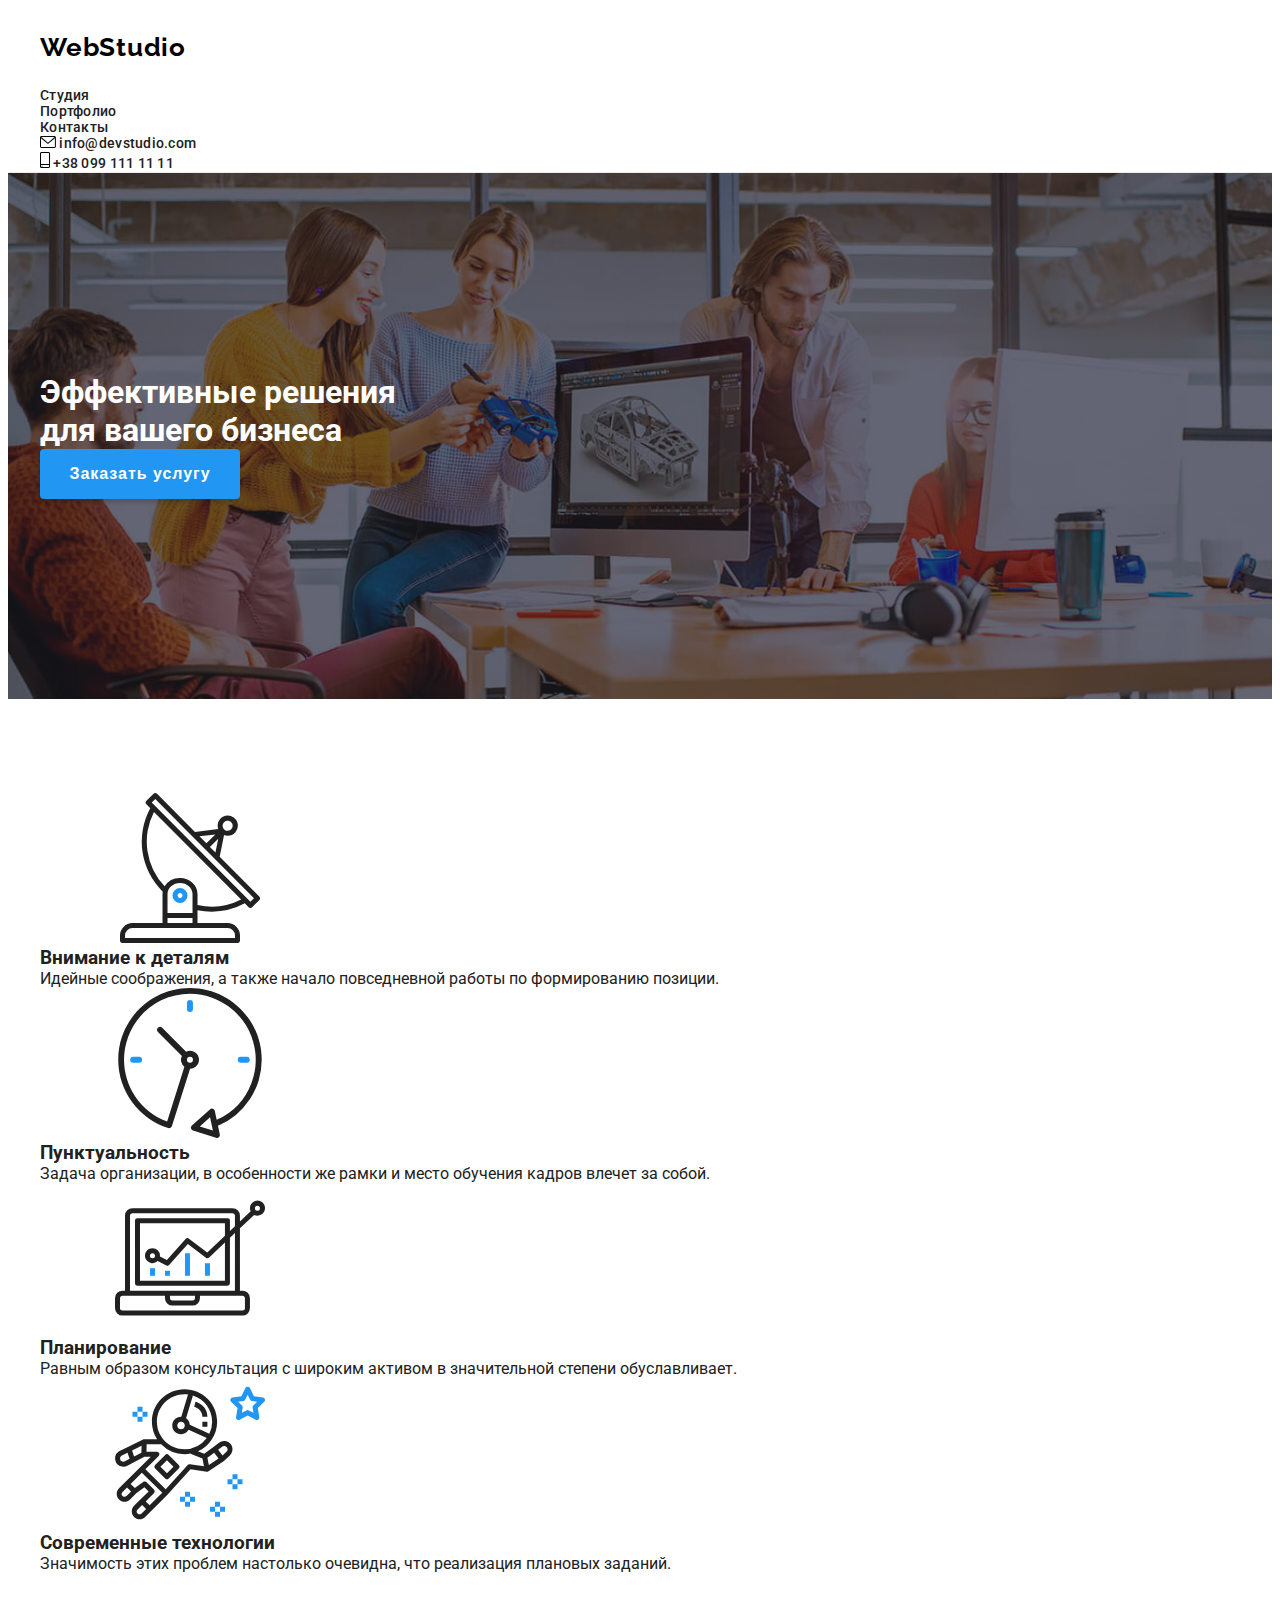
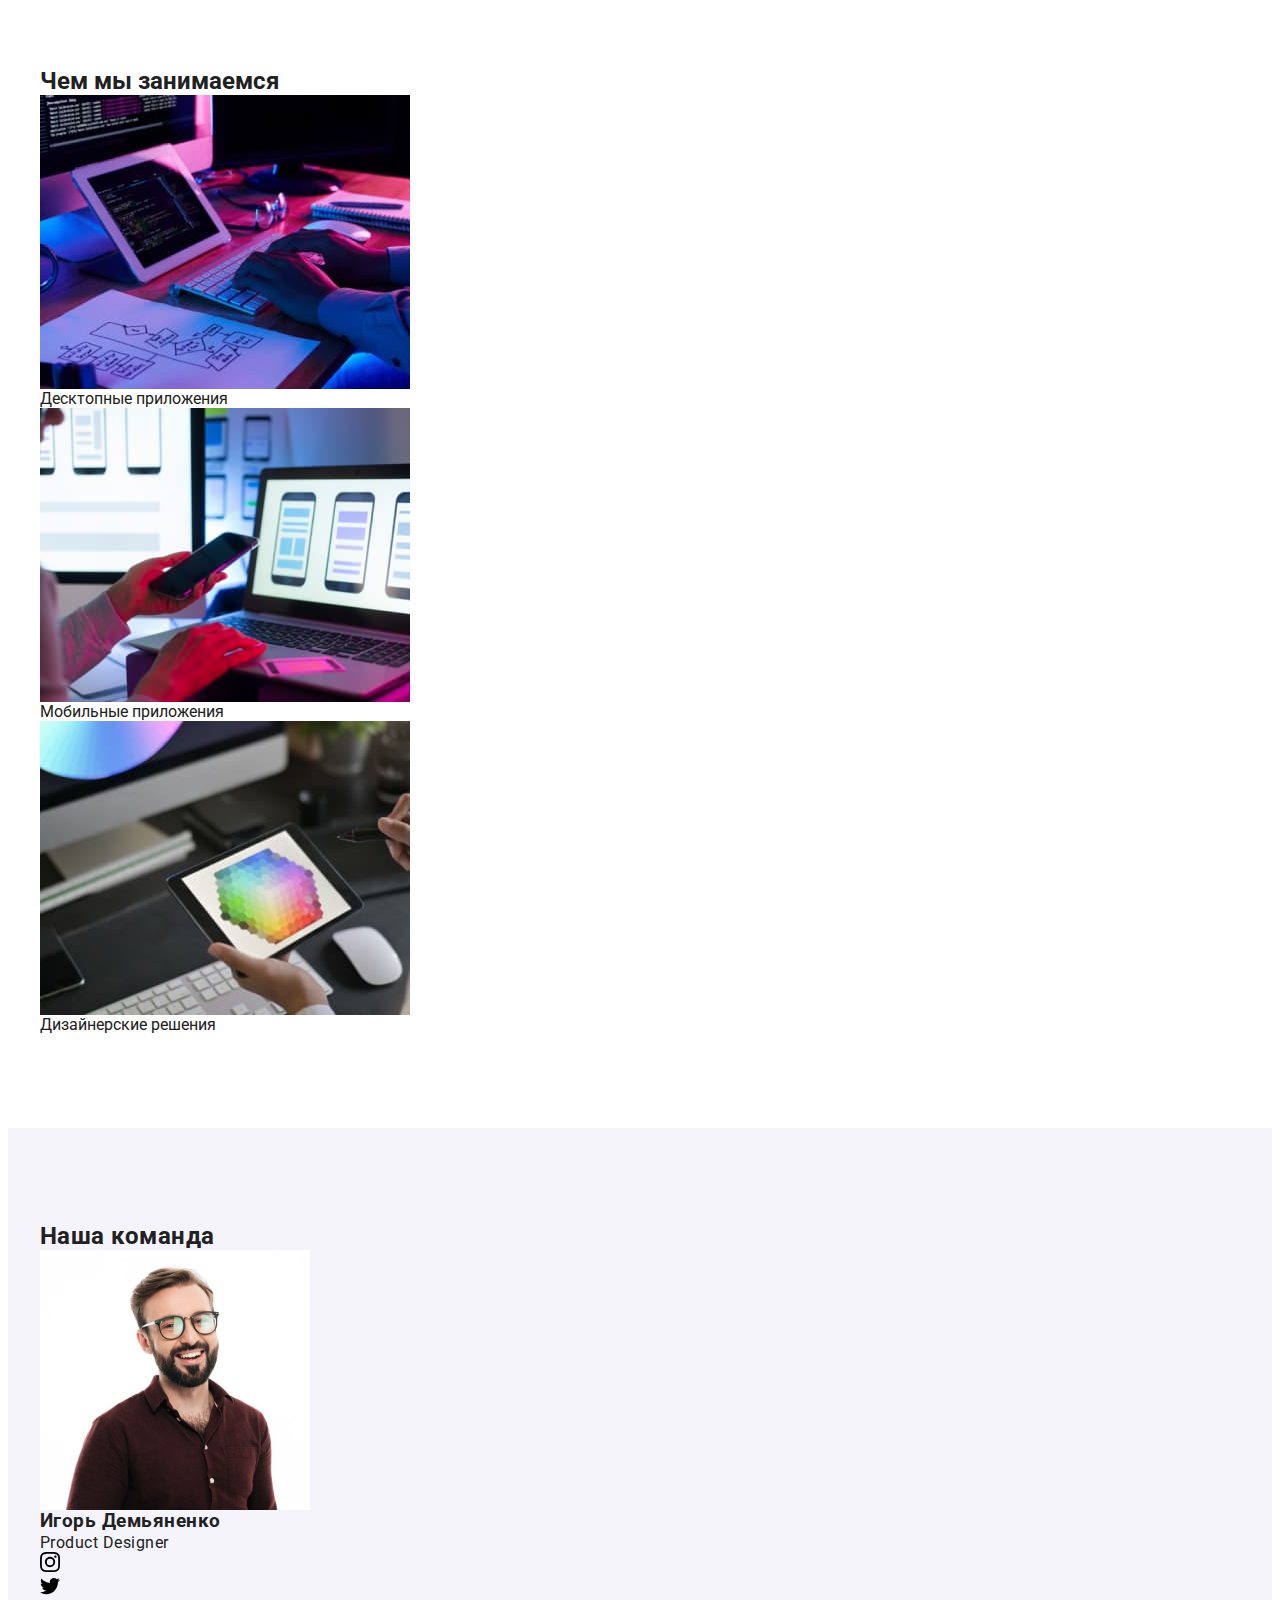
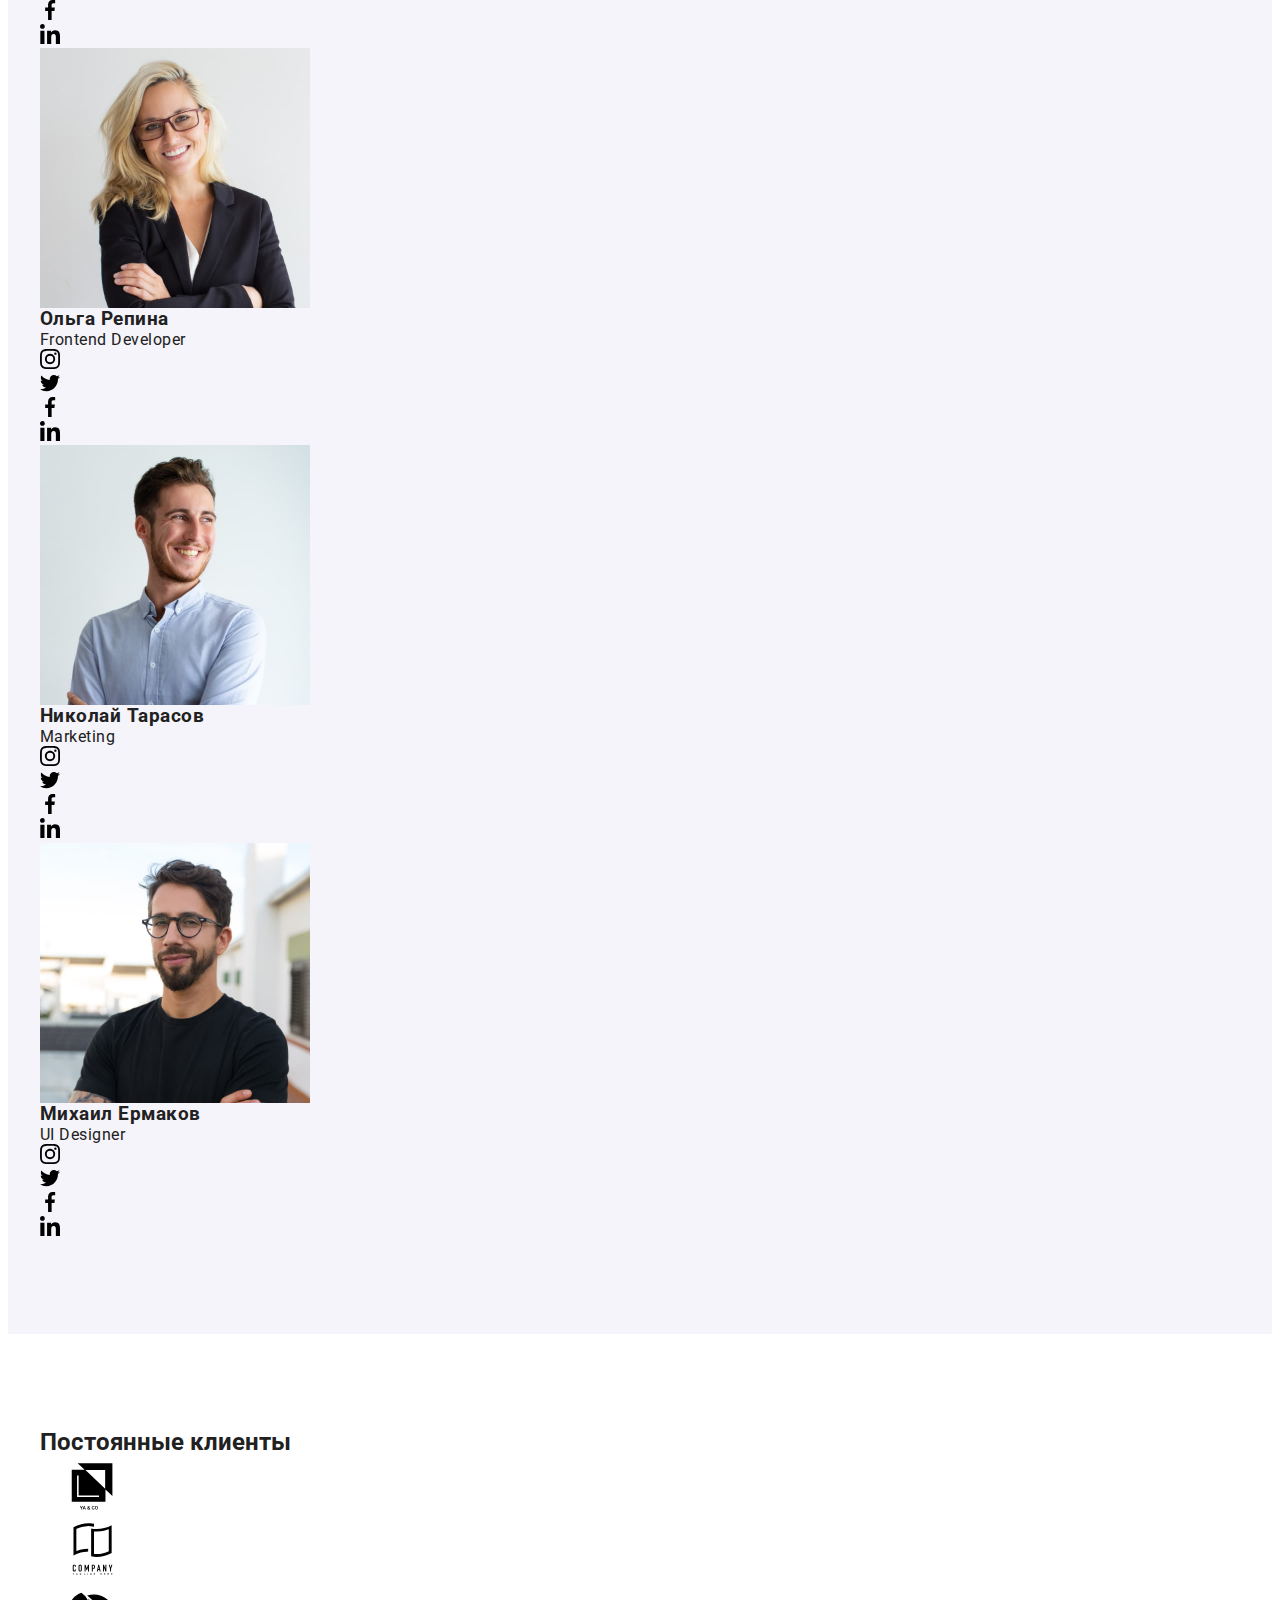
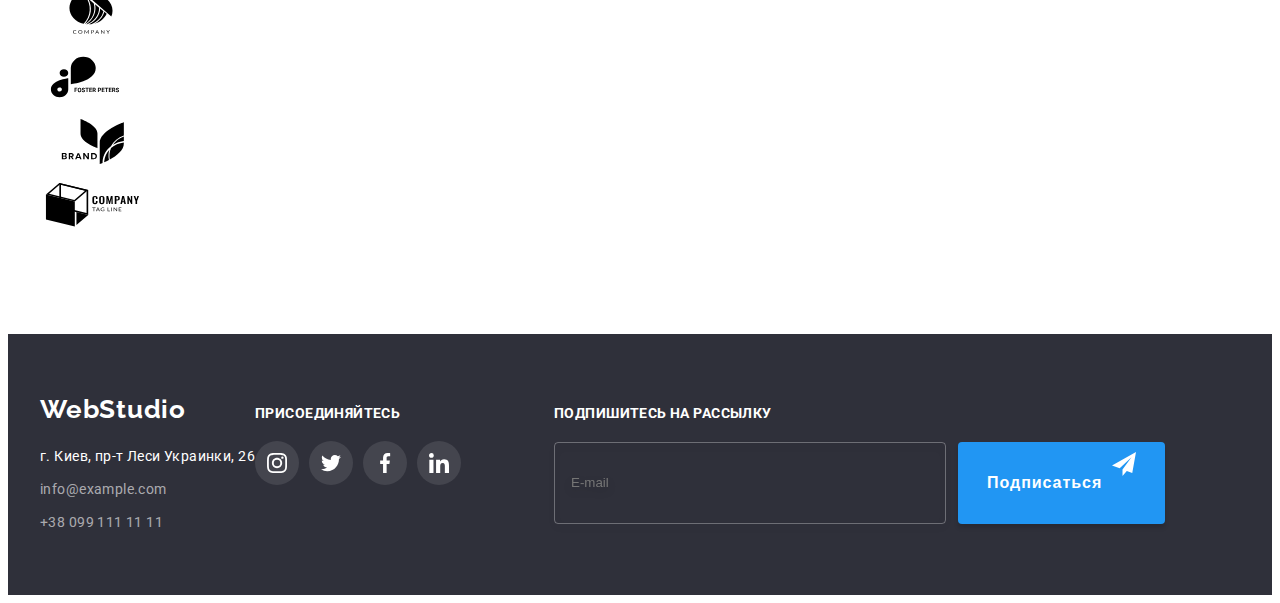
==== commit 11f03ac6: "changed styles following BEM" ====
--- a/index.html
+++ b/index.html
@@ -25,44 +25,46 @@
 
     <!-- Стилі css -->
     <link rel="stylesheet" href="./css/style.css" />
+    <link rel="stylesheet" href="./css/main.min.css" />
   </head>
 
   <body>
     <!-- Header -->
     <header class="header">
-      <div class="container header-container">
+      <div class="container header__container">
         <a class="logo link" href="index.html" lang="en">
-          <span class="logo-part">Web</span>Studio</a
+          <span class="logo__part">Web</span>Studio</a
         >
 
-        <nav class="header-nav">
-          <ul class="menu-list list">
-            <li class="menu-item">
-              <a class="menu-link current link" href="./index.html">Студия</a>
-            </li>
-            <li class="menu-item">
-              <a class="menu-link link" href="./portfolio.html">Портфолио</a>
-            </li>
-            <li class="menu-item">
-              <a class="menu-link link" href="">Контакты</a>
+        <nav class="navigation">
+          <ul class="navigation__list list">
+            <li class="navigation__item">
+              <a class="navigation__link current link" href="./index.html"
+                >Студия</a
+              >
+            </li>
+            <li class="navigation__item">
+              <a class="navigation__link link" href="./portfolio.html"
+                >Портфолио</a
+              >
+            </li>
+            <li class="navigation__item">
+              <a class="navigation__link link" href="">Контакты</a>
             </li>
           </ul>
         </nav>
-        <ul class="contact-header-list list">
-          <li class="header-item-mail">
-            <a
-              class="contact-header-link link"
-              href="mailto:info@devstudio.com"
-            >
-              <svg class="header-icon" width="16" height="12">
+        <ul class="header__contact list">
+          <li class="header__mail">
+            <a class="header__link link" href="mailto:info@devstudio.com">
+              <svg class="header__icon" width="16" height="12">
                 <use href="./images/icons.svg#icon-envelope"></use>
               </svg>
               info@devstudio.com</a
             >
           </li>
-          <li class="header-item-phone">
-            <a class="contact-header-link link" href="tel:+380961111111">
-              <svg class="header-icon" width="10" height="16">
+          <li class="header__phone">
+            <a class="header__link link" href="tel:+380961111111">
+              <svg class="header__icon" width="10" height="16">
                 <use href="./images/icons.svg#icon-smartphone"></use>
               </svg>
               +38 099 111 11 11</a
@@ -76,83 +78,83 @@
       <!-- Hero -->
       <section class="hero">
         <div class="container">
-          <h1 class="hero-title">
+          <h1 class="hero__title">
             Эффективные решения <br />
             для вашего бизнеса
           </h1>
-          <button class="hero-btn btn" type="button" data-modal-open>
+          <button class="hero__btn btn" type="button" data-modal-open>
             Заказать услугу
           </button>
           <div class="backdrop is-hidden" data-modal>
             <div class="modal-wrapper">
-              <button class="modal-btn" data-modal-close>
-                <svg class="close-icon" width="18" height="18">
+              <button class="modal-wrapper__btn" data-modal-close>
+                <svg class="modal-wrapper__icon" width="18" height="18">
                   <use href="./images/icons.svg#icon-close"></use>
                 </svg>
               </button>
 
               <b class="form-title">Оставьте свои данные, мы вам перезвоним</b>
               <form class="modal-form">
-                <label class="form-modal-group">
-                  <span class="form-modal-label">Имя</span>
+                <label class="modal-form__group">
+                  <span class="modal-form__label">Имя</span>
                   <input
-                    class="form-modal-input"
+                    class="modal-form__input"
                     type="text"
                     name="user-name"
                   />
-                  <svg class="form-modal-icon" width="18" height="18">
+                  <svg class="modal-form__icon" width="18" height="18">
                     <use href="./images/icons.svg#icon-person"></use>
                   </svg>
                 </label>
 
-                <label class="form-modal-group">
-                  <span class="form-modal-label">Телефон</span>
+                <label class="modal-form__group">
+                  <span class="modal-form__labe">Телефон</span>
                   <input
-                    class="form-modal-input"
+                    class="modal-form__input"
                     type="tel"
                     name="user-phone"
                   />
-                  <svg class="form-modal-icon" width="18" height="18">
+                  <svg class="modal-form__icon" width="18" height="18">
                     <use href="./images/icons.svg#icon-phone"></use>
                   </svg>
                 </label>
 
-                <label class="form-modal-group">
-                  <span class="form-modal-label">Почта</span>
+                <label class="modal-form__group">
+                  <span class="modal-form__labe">Почта</span>
                   <input
-                    class="form-modal-input"
+                    class="modal-form__input"
                     type="email"
                     name="user-email"
                   />
-                  <svg class="form-modal-icon" width="18" height="18">
+                  <svg class="modal-form__icon" width="18" height="18">
                     <use href="./images/icons.svg#icon-mail"></use>
                   </svg>
                 </label>
 
-                <label class="form-comments-group">
-                  <span class="form-modal-label">Комментарий</span>
+                <label class="modal-form__textarea">
+                  <span class="modal-form__label">Комментарий</span>
                   <textarea
-                    class="form-message"
+                    class="modal-form__message"
                     name="user-message"
                     rows="5"
                     placeholder="Введите текст"
                   ></textarea>
                 </label>
 
-                <label class="policy-group">
-                  <input class="checkbox visually-hidden" type="checkbox" />
-                  <span class="custom-checkbox">
-                    <svg class="custom-checkbox-icon" width="11" height="8">
+                <label class="modal-form__policy-group">
+                  <input class="modal-form__checkbox visually-hidden" type="checkbox" />
+                  <span class="modal-form__custom-checkbox">
+                    <svg class="modal-form__custom-checkbox-icon" width="11" height="8">
                       <use href="./images/icons.svg#icon-check"></use>
                     </svg>
                   </span>
-                  <span class="form-policy-desc">
+                  <span class="modal-form__policy-desc">
                     Соглашаюсь с рассылкой и принимаю
-                    <a class="form-policy-link" href="">Условия договора</a>
+                    <a class="modal-form__policy-link" href="">Условия договора</a>
                   </span>
                 </label>
 
-                <button class="submit-btn btn" type="submit">Отправить</button>
+                <button class="modal-form__submit-btn btn" type="submit">Отправить</button>
               </form>
             </div>
           </div>
@@ -160,54 +162,54 @@
       </section>
 
       <!--Our advantages  -->
-      <section class="section">
-        <div class="container advantages">
+      <section class="advantages section">
+        <div class="container advantages__container">
           <h2 class="visually-hidden">Наши преимущества</h2>
-          <ul class="advantages-list list">
-            <li class="advantages-item">
-              <div class="advantages-img">
-                <svg class="advantages-icon">
+          <ul class="advantages__list list">
+            <li class="advantages__item">
+              <div class="advantages__img">
+                <svg class="advantages__icon">
                   <use href="./images/icons.svg#icon-antenna"></use>
                 </svg>
               </div>
-              <h3 class="advantages-title">Внимание к деталям</h3>
-              <p class="advantages-description">
+              <h3 class="advantages__title">Внимание к деталям</h3>
+              <p class="advantages__description">
                 Идейные соображения, а также начало повседневной работы по
                 формированию позиции.
               </p>
             </li>
-            <li class="advantages-item">
-              <div class="advantages-img">
-                <svg class="advantages-icon">
+            <li class="advantages__item">
+              <div class="advantages__img">
+                <svg class="advantages__icon">
                   <use href="./images/icons.svg#icon-clock"></use>
                 </svg>
               </div>
-              <h3 class="advantages-title">Пунктуальность</h3>
-              <p class="advantages-description">
+              <h3 class="advantages__title">Пунктуальность</h3>
+              <p class="advantages__description">
                 Задача организации, в особенности же рамки и место обучения
                 кадров влечет за собой.
               </p>
             </li>
-            <li class="advantages-item">
-              <div class="advantages-img">
-                <svg class="advantages-icon">
+            <li class="advantages__item">
+              <div class="advantages__img">
+                <svg class="advantages__icon">
                   <use href="./images/icons.svg#icon-diagram"></use>
                 </svg>
               </div>
-              <h3 class="advantages-title">Планирование</h3>
-              <p class="advantages-description">
+              <h3 class="advantages__title">Планирование</h3>
+              <p class="advantages__description">
                 Равным образом консультация с широким активом в значительной
                 степени обуславливает.
               </p>
             </li>
-            <li class="advantages-item">
-              <div class="advantages-img">
-                <svg class="advantages-icon">
+            <li class="advantages__item">
+              <div class="advantages__img">
+                <svg class="advantages__icon">
                   <use href="./images/icons.svg#icon-astronaut"></use>
                 </svg>
               </div>
-              <h3 class="advantages-title">Современные технологии</h3>
-              <p class="advantages-description">
+              <h3 class="advantages__title">Современные технологии</h3>
+              <p class="advantages__description">
                 Значимость этих проблем настолько очевидна, что реализация
                 плановых заданий.
               </p>
@@ -218,43 +220,43 @@
 
       <!-- What we do -->
       <section class="services section">
-        <div class="container">
-          <h2 class="section-title">Чем мы занимаемся</h2>
-          <ul class="services-list list">
-            <li class="services-item">
+        <div class="container services__container">
+          <h2 class="section__title services__title">Чем мы занимаемся</h2>
+          <ul class="services__list list">
+            <li class="services__item">
               <img
-                class="services-img"
+                class="services__img"
                 src="./images/block1-img1.jpg"
                 alt="сотрудник пишет код"
                 width="370"
                 height="294"
               />
-              <div class="services-description">
-                <p class="services-name">Десктопные приложения</p>
-              </div>
-            </li>
-            <li class="services-item">
+              <div class="services__description">
+                <p class="services__name">Десктопные приложения</p>
+              </div>
+            </li>
+            <li class="services__item">
               <img
-                class="services-img"
+                class="services__img"
                 src="./images/block1-img2.jpg"
                 alt="сотрудник создает дизайн приложения"
                 width="370"
                 height="294"
               />
-              <div class="services-description">
-                <p class="services-name">Мобильные приложения</p>
-              </div>
-            </li>
-            <li class="services-item">
+              <div class="services__description">
+                <p class="services__name">Мобильные приложения</p>
+              </div>
+            </li>
+            <li class="services__item">
               <img
-                class="services-img"
+                class="services__img"
                 src="./images/block1-img3.jpg"
                 alt="сотрудник делает палитру для графического дизайна"
                 width="370"
                 height="294"
               />
-              <div class="services-description">
-                <p class="services-name">Дизайнерские решения</p>
+              <div class="services__description">
+                <p class="services__name">Дизайнерские решения</p>
               </div>
             </li>
           </ul>
@@ -264,68 +266,68 @@
       <!-- Our team -->
       <section class="team section">
         <div class="container">
-          <h2 class="section-title">Наша команда</h2>
-          <ul class="team-list list">
-            <li class="team-list-item">
+          <h2 class="section__title team__title">Наша команда</h2>
+          <ul class="team__list list">
+            <li class="team__item">
               <img
-                class="team-list-photo"
+                class="team__photo"
                 src="./images/block2-img1.jpg"
                 alt="портретное фото сотрудника"
                 width="270"
                 height="260"
               />
-              <div class="team-description">
-                <h3 class="team-list-name">Игорь Демьяненко</h3>
-                <p class="team-list-position" lang="en">Product Designer</p>
-                <ul class="team-socials list">
-                  <li class="socials-item">
-                    <a
-                      class="socials-link link"
+              <div class="team__description">
+                <h3 class="team__name">Игорь Демьяненко</h3>
+                <p class="team__position" lang="en">Product Designer</p>
+                <ul class="socials-group list">
+                  <li class="socials-group__item">
+                    <a
+                      class="socials-group__link link"
                       href=""
                       target="_blank"
                       rel="noopener noreferrer"
                       aria-label="иконка Instagram"
                     >
-                      <svg class="socials-icon" width="20" height="20">
+                      <svg class="socials-group__icon" width="20" height="20">
                         <use href="./images/icons.svg#icon-instagram"></use>
                       </svg>
                     </a>
                   </li>
-                  <li class="socials-item">
-                    <a
-                      class="socials-link link"
+                  <li class="socials-group__item">
+                    <a
+                      class="socials-group__link link"
                       href=""
                       target="_blank"
                       rel="noopener noreferrer"
                       aria-label="иконка Twitter"
                     >
-                      <svg class="socials-icon" width="20" height="20">
+                      <svg class="socials-group__icon" width="20" height="20">
                         <use href="./images/icons.svg#icon-twitter"></use>
                       </svg>
                     </a>
                   </li>
-                  <li class="socials-item">
-                    <a
-                      class="socials-link link"
+                  <li class="socials-group__item">
+                    <a
+                      class="socials-group__link link"
                       href=""
                       target="_blank"
                       rel="noopener noreferrer"
                       aria-label="иконка Facebook"
                     >
-                      <svg class="socials-icon" width="20" height="20">
+                      <svg class="socials-group__icon" width="20" height="20">
                         <use href="./images/icons.svg#icon-facebook"></use>
                       </svg>
                     </a>
                   </li>
-                  <li class="socials-item">
-                    <a
-                      class="socials-link link"
+                  <li class="socials-group__item">
+                    <a
+                      class="socials-group__link link"
                       href=""
                       target="_blank"
                       rel="noopener noreferrer"
                       aria-label="иконка Linkedin"
                     >
-                      <svg class="socials-icon" width="20" height="20">
+                      <svg class="socials-group__icon" width="20" height="20">
                         <use href="./images/icons.svg#icon-linkedin"></use>
                       </svg>
                     </a>
@@ -333,66 +335,66 @@
                 </ul>
               </div>
             </li>
-            <li class="team-list-item">
+            <li class="team__item">
               <img
-                class="team-list-photo"
+                class="team__photo"
                 src="./images/block2-img2.jpg"
                 alt="портретное фото сотрудника"
                 width="270"
                 height="260"
               />
-              <div class="team-description">
-                <h3 class="team-list-name">Ольга Репина</h3>
-                <p class="team-list-position" lang="en">Frontend Developer</p>
-                <ul class="team-socials list">
-                  <li class="socials-item">
-                    <a
-                      class="socials-link link"
+              <div class="team__description">
+                <h3 class="team__name">Ольга Репина</h3>
+                <p class="team__position" lang="en">Frontend Developer</p>
+                <ul class="socials-group list">
+                  <li class="socials-group__item">
+                    <a
+                      class="socials-group__link link"
                       href=""
                       target="_blank"
                       rel="noopener noreferrer"
                       aria-label="иконка Instagram"
                     >
-                      <svg class="socials-icon" width="20" height="20">
+                      <svg class="socials-group__icon" width="20" height="20">
                         <use href="./images/icons.svg#icon-instagram"></use>
                       </svg>
                     </a>
                   </li>
-                  <li class="socials-item">
-                    <a
-                      class="socials-link link"
+                  <li class="socials-group__item">
+                    <a
+                      class="socials-group__link link"
                       href=""
                       target="_blank"
                       rel="noopener noreferrer"
                       aria-label="иконка Twitter"
                     >
-                      <svg class="socials-icon" width="20" height="20">
+                      <svg class="socials-group__icon" width="20" height="20">
                         <use href="./images/icons.svg#icon-twitter"></use>
                       </svg>
                     </a>
                   </li>
-                  <li class="socials-item">
-                    <a
-                      class="socials-link link"
+                  <li class="socials-group__item">
+                    <a
+                      class="socials-group__link link"
                       href=""
                       target="_blank"
                       rel="noopener noreferrer"
                       aria-label="иконка Facebook"
                     >
-                      <svg class="socials-icon" width="20" height="20">
+                      <svg class="socials-group__icon" width="20" height="20">
                         <use href="./images/icons.svg#icon-facebook"></use>
                       </svg>
                     </a>
                   </li>
-                  <li class="socials-item">
-                    <a
-                      class="socials-link link"
+                  <li class="socials-group__item">
+                    <a
+                      class="socials-group__link link"
                       href=""
                       target="_blank"
                       rel="noopener noreferrer"
                       aria-label="иконка Linkedin"
                     >
-                      <svg class="socials-icon" width="20" height="20">
+                      <svg class="socials-group__icon" width="20" height="20">
                         <use href="./images/icons.svg#icon-linkedin"></use>
                       </svg>
                     </a>
@@ -400,66 +402,66 @@
                 </ul>
               </div>
             </li>
-            <li class="team-list-item">
+            <li class="team__item">
               <img
-                class="team-list-photo"
+                class="team__photo"
                 src="./images/block2-img3.jpg"
                 alt="портретное фото сотрудника"
                 width="270"
                 height="260"
               />
-              <div class="team-description">
-                <h3 class="team-list-name">Николай Тарасов</h3>
-                <p class="team-list-position" lang="en">Marketing</p>
-                <ul class="team-socials list">
-                  <li class="socials-item">
-                    <a
-                      class="socials-link link"
+              <div class="team__description">
+                <h3 class="team__name">Николай Тарасов</h3>
+                <p class="team__position" lang="en">Marketing</p>
+                <ul class="socials-group list">
+                  <li class="socials-group__item">
+                    <a
+                      class="socials-group__link link"
                       href=""
                       target="_blank"
                       rel="noopener noreferrer"
                       aria-label="иконка Instagram"
                     >
-                      <svg class="socials-icon" width="20" height="20">
+                      <svg class="socials-group__icon" width="20" height="20">
                         <use href="./images/icons.svg#icon-instagram"></use>
                       </svg>
                     </a>
                   </li>
-                  <li class="socials-item">
-                    <a
-                      class="socials-link link"
+                  <li class="socials-group__item">
+                    <a
+                      class="socials-group__link link"
                       href=""
                       target="_blank"
                       rel="noopener noreferrer"
                       aria-label="иконка Twitter"
                     >
-                      <svg class="socials-icon" width="20" height="20">
+                      <svg class="socials-group__icon" width="20" height="20">
                         <use href="./images/icons.svg#icon-twitter"></use>
                       </svg>
                     </a>
                   </li>
-                  <li class="socials-item">
-                    <a
-                      class="socials-link link"
+                  <li class="socials-group__item">
+                    <a
+                      class="socials-group__link link"
                       href=""
                       target="_blank"
                       rel="noopener noreferrer"
                       aria-label="иконка Facebook"
                     >
-                      <svg class="socials-icon" width="20" height="20">
+                      <svg class="socials-group__icon" width="20" height="20">
                         <use href="./images/icons.svg#icon-facebook"></use>
                       </svg>
                     </a>
                   </li>
-                  <li class="socials-item">
-                    <a
-                      class="socials-link link"
+                  <li class="socials-group__item">
+                    <a
+                      class="socials-group__link link"
                       href=""
                       target="_blank"
                       rel="noopener noreferrer"
                       aria-label="иконка Linkedin"
                     >
-                      <svg class="socials-icon" width="20" height="20">
+                      <svg class="socials-group__icon" width="20" height="20">
                         <use href="./images/icons.svg#icon-linkedin"></use>
                       </svg>
                     </a>
@@ -467,66 +469,66 @@
                 </ul>
               </div>
             </li>
-            <li class="team-list-item">
+            <li class="team__item">
               <img
-                class="team-list-photo"
+                class="team__photo"
                 src="./images/block2-img4.jpg"
                 alt="портретное фото сотрудника"
                 width="270"
                 height="260"
               />
-              <div class="team-description">
-                <h3 class="team-list-name">Михаил Ермаков</h3>
-                <p class="team-list-position" lang="en">UI Designer</p>
-                <ul class="team-socials list">
-                  <li class="socials-item">
-                    <a
-                      class="socials-link link"
+              <div class="team__description">
+                <h3 class="team__name">Михаил Ермаков</h3>
+                <p class="team__position" lang="en">UI Designer</p>
+                <ul class="socials-group list">
+                  <li class="socials-group__item">
+                    <a
+                      class="socials-group__link link"
                       href=""
                       target="_blank"
                       rel="noopener noreferrer"
                       aria-label="иконка Instagram"
                     >
-                      <svg class="socials-icon" width="20" height="20">
+                      <svg class="socials-group__icon" width="20" height="20">
                         <use href="./images/icons.svg#icon-instagram"></use>
                       </svg>
                     </a>
                   </li>
-                  <li class="socials-item">
-                    <a
-                      class="socials-link link"
+                  <li class="socials-group__item">
+                    <a
+                      class="socials-group__link link"
                       href=""
                       target="_blank"
                       rel="noopener noreferrer"
                       aria-label="иконка Twitter"
                     >
-                      <svg class="socials-icon" width="20" height="20">
+                      <svg class="socials-group__icon" width="20" height="20">
                         <use href="./images/icons.svg#icon-twitter"></use>
                       </svg>
                     </a>
                   </li>
-                  <li class="socials-item">
-                    <a
-                      class="socials-link link"
+                  <li class="socials-group__item">
+                    <a
+                      class="socials-group__link link"
                       href=""
                       target="_blank"
                       rel="noopener noreferrer"
                       aria-label="иконка Facebook"
                     >
-                      <svg class="socials-icon" width="20" height="20">
+                      <svg class="socials-group__icon" width="20" height="20">
                         <use href="./images/icons.svg#icon-facebook"></use>
                       </svg>
                     </a>
                   </li>
-                  <li class="socials-item">
-                    <a
-                      class="socials-link link"
+                  <li class="socials-group__item">
+                    <a
+                      class="socials-group__link link"
                       href=""
                       target="_blank"
                       rel="noopener noreferrer"
                       aria-label="иконка Linkedin"
                     >
-                      <svg class="socials-icon" width="20" height="20">
+                      <svg class="socials-group__icon" width="20" height="20">
                         <use href="./images/icons.svg#icon-linkedin"></use>
                       </svg>
                     </a>
@@ -539,84 +541,84 @@
       </section>
 
       <!-- Our clients -->
-      <section class="section">
-        <div class="container">
-          <h2 class="section-title">Постоянные клиенты</h2>
-          <ul class="clients list">
-            <li class="clients-item">
-              <a
-                class="clients-link link"
+      <section class="clients section">
+        <div class="container clients_container">
+          <h2 class="section__title clients_title">Постоянные клиенты</h2>
+          <ul class="clients__list list">
+            <li class="clients__item">
+              <a
+                class="clients__link link"
                 href=""
                 target="_blank"
                 rel="noopener noreferrer"
                 aria-label="логотип клиента 1"
               >
-                <svg class="clients-icon" width="106" height="60">
+                <svg class="clients__icon" width="106" height="60">
                   <use href="./images/icons.svg#icon-logo-1"></use>
                 </svg>
               </a>
             </li>
-            <li class="clients-item">
-              <a
-                class="clients-link link"
+            <li class="clients__item">
+              <a
+                class="clients__link link"
                 href=""
                 target="_blank"
                 rel="noopener noreferrer"
                 aria-label="логотип клиента 2"
               >
-                <svg class="clients-icon" width="106" height="60">
+                <svg class="clients__icon" width="106" height="60">
                   <use href="./images/icons.svg#icon-logo-2"></use>
                 </svg>
               </a>
             </li>
-            <li class="clients-item">
-              <a
-                class="clients-link link"
+            <li class="clients__item">
+              <a
+                class="clients__link link"
                 href=""
                 target="_blank"
                 rel="noopener noreferrer"
                 aria-label="логотип клиента 3"
               >
-                <svg class="clients-icon" width="106" height="60">
+                <svg class="clients__icon" width="106" height="60">
                   <use href="./images/icons.svg#icon-logo-3"></use>
                 </svg>
               </a>
             </li>
-            <li class="clients-item">
-              <a
-                class="clients-link link"
+            <li class="clients__item">
+              <a
+                class="clients__link link"
                 href=""
                 target="_blank"
                 rel="noopener noreferrer"
                 aria-label="логотип клиента 4"
               >
-                <svg class="clients-icon" width="106" height="60">
+                <svg class="clients__icon" width="106" height="60">
                   <use href="./images/icons.svg#icon-logo-4"></use>
                 </svg>
               </a>
             </li>
-            <li class="clients-item">
-              <a
-                class="clients-link link"
+            <li class="clients__item">
+              <a
+                class="clients__link link"
                 href=""
                 target="_blank"
                 rel="noopener noreferrer"
                 aria-label="логотип клиента 5"
               >
-                <svg class="clients-icon" width="106" height="60">
+                <svg class="clients__icon" width="106" height="60">
                   <use href="./images/icons.svg#icon-logo-5"></use>
                 </svg>
               </a>
             </li>
-            <li class="clients-item">
-              <a
-                class="clients-link link"
+            <li class="clients__item">
+              <a
+                class="clients__link link"
                 href=""
                 target="_blank"
                 rel="noopener noreferrer"
                 aria-label="логотип клиента 6"
               >
-                <svg class="clients-icon" width="106" height="60">
+                <svg class="clients__icon" width="106" height="60">
                   <use href="./images/icons.svg#icon-logo-6"></use>
                 </svg>
               </a>
@@ -629,9 +631,9 @@
     <!-- Footer -->
     <footer class="footer">
       <div class="container footer-container">
-        <div class="footer-logo-adress">
+        <div class="footer-logo-address">
           <a class="logo-footer link" href="index.html" lang="en"
-            ><span class="logo-part">Web</span>Studio</a
+            ><span class="logo__part">Web</span>Studio</a
           >
           <address class="address">
             <ul class="contacts-list list">
@@ -721,7 +723,11 @@
           <b class="footer-form-title">Подпишитесь на рассылку</b>
           <div class="footer-stroke">
             <label class="footer-label">
-            <input class="footer-input" name="footer-email" placeholder="E-mail" />
+              <input
+                class="footer-input"
+                name="footer-email"
+                placeholder="E-mail"
+              />
             </label>
             <button class="footer-form-btn btn" type="submit">
               <span class="btn-title">Подписаться</span>
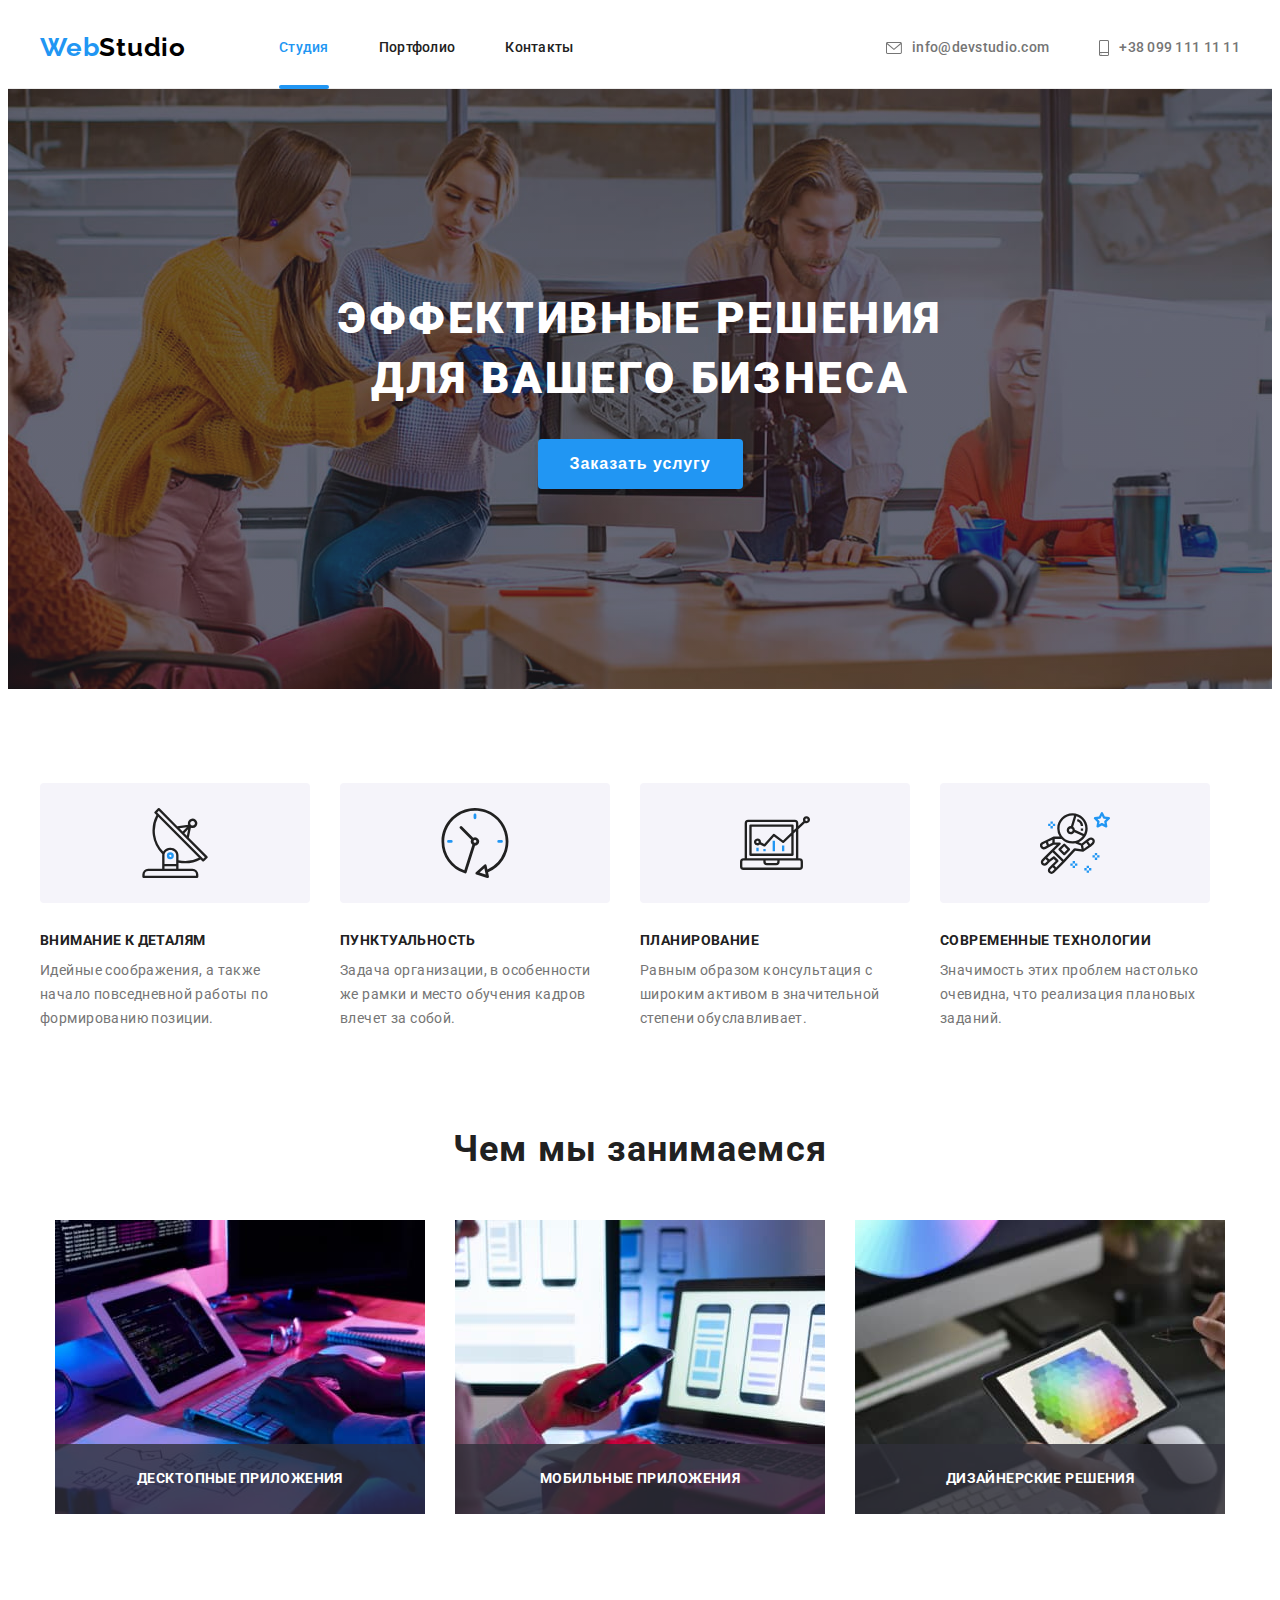
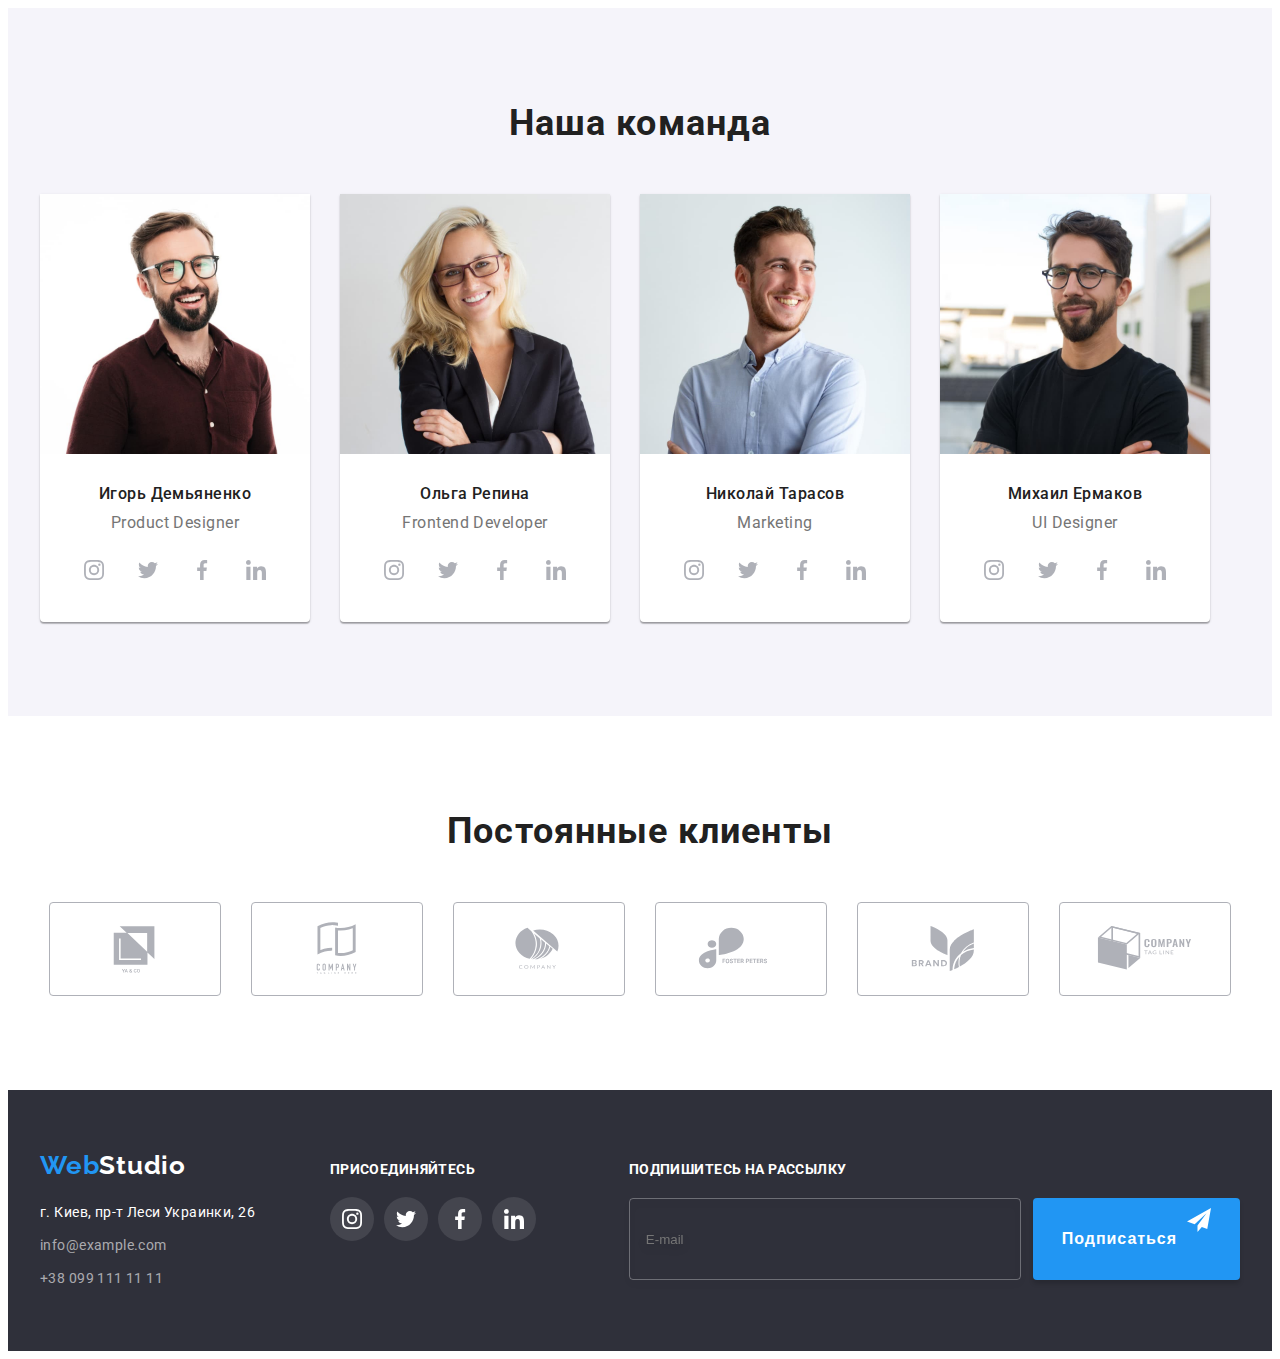
==== commit 2e1b9acf: "deleted old stylesheet and added some corrections" ====
--- a/index.html
+++ b/index.html
@@ -24,7 +24,6 @@
     />
 
     <!-- Стилі css -->
-    <link rel="stylesheet" href="./css/style.css" />
     <link rel="stylesheet" href="./css/main.min.css" />
   </head>
 
--- a/css/main.min.css
+++ b/css/main.min.css
@@ -0,0 +1,2 @@
+:root{--main-transition: 250ms cubic-bezier(0.4, 0, 0.2, 1);--main-font: "Roboto", sans-serif;--main-text-color: #212121;--secondary-text-color: #757575;--secondary-text-color-white: #ffffff;--accent-color: #2196f3;--main-background-color: #e5e5e5;--secondary-background-color: #f5f4fa;--accent-background-color: #2f303a}.visually-hidden{position:absolute;width:1px;height:1px;margin:-1px;border:0;padding:0;white-space:nowrap;-webkit-clip-path:inset(100%);clip-path:inset(100%);clip:rect(0 0 0 0);overflow:hidden}body{font-family:var(--main-font);color:var(--main-text-color)}.section{padding-top:94px;padding-bottom:94px}.container{width:1200px;padding-left:15px;padding-right:15px;margin-left:auto;margin-right:auto}.btn{display:block;min-width:200px;min-height:50px;border:none;color:inherit;background-color:var(--accent-color);font-weight:700;font-size:16px;line-height:1.88;text-align:center;letter-spacing:0.06em;-webkit-box-shadow:0px 4px 4px rgba(0,0,0,0.15);box-shadow:0px 4px 4px rgba(0,0,0,0.15);border-radius:4px;cursor:pointer}.address{font-style:normal}.section__title{margin-bottom:50px;font-weight:700;font-size:36px;line-height:1.17;text-align:center;letter-spacing:0.03em;color:var(--main-text-color)}h1,h2,h3,h4,h5,h6,p{margin:0}img{display:block;max-width:100%;height:auto}.list{list-style:none;padding:0;margin:0}.link{text-decoration:none;font-family:inherit;color:inherit}.logo{display:block;margin-right:93px;padding-top:24px;padding-bottom:25px;font-family:"Raleway", sans-serif;font-weight:700;font-size:26px;line-height:1.19;letter-spacing:0.03em;color:#000000}.logo__part{color:var(--accent-color)}.logo-footer{display:block;margin-bottom:20px;color:var(--secondary-text-color-white);font-family:"Raleway", sans-serif;font-weight:700;font-size:26px;line-height:1.19;letter-spacing:0.03em}.header{border-bottom:1px solid #ececec;background-color:var(--secondary-text-color-white);font-weight:500;font-size:14px;line-height:1.14;letter-spacing:0.02em}.header__container{display:-webkit-box;display:-ms-flexbox;display:flex;-webkit-box-align:center;-ms-flex-align:center;align-items:center}.navigation__list{display:-webkit-box;display:-ms-flexbox;display:flex;text-align:center}.navigation__item{margin-right:50px}.navigation__item:last-child{margin-right:0}.navigation__link{position:relative;-webkit-transition:color var(--main-transition);transition:color var(--main-transition);display:block;padding-top:32px;padding-bottom:32px;color:var(--main-text-color)}.navigation__link.current{color:var(--accent-color)}.navigation__link.current::after{content:"";position:absolute;bottom:-1px;left:0;display:block;width:100%;height:4px;background-color:var(--accent-color);border-radius:2px}.navigation__link:hover,.navigation__link:focus{color:var(--accent-color)}.header__contact{display:-webkit-box;display:-ms-flexbox;display:flex;margin-left:auto;color:var(--secondary-text-color)}.header__mail{margin-right:50px}.header__link{-webkit-transition:color var(--main-transition);transition:color var(--main-transition);display:-webkit-box;display:-ms-flexbox;display:flex;-webkit-box-align:center;-ms-flex-align:center;align-items:center;padding-top:32px;padding-bottom:32px;color:var(--secondary-text-color)}.header__link:hover,.header__link:focus{color:var(--accent-color)}.header__icon{margin-right:10px;fill:currentColor}.hero{padding:200px 0;max-width:1600px;margin-left:auto;margin-right:auto;background-image:-webkit-gradient(linear, left top, right top, from(rgba(47,48,58,0.4)), to(rgba(47,48,58,0.4))),url(../images/heros/bcg-heroes.jpg);background-image:linear-gradient(to right, rgba(47,48,58,0.4), rgba(47,48,58,0.4)),url(../images/heros/bcg-heroes.jpg);background-repeat:no-repeat;background-position:center;background-size:cover;background-color:var(--accent-background-color);color:var(--secondary-text-color-white)}.hero__title{margin-bottom:30px;color:inherit;font-weight:900;font-size:44px;line-height:1.36;text-align:center;letter-spacing:0.06em;text-transform:uppercase}.hero__btn{-webkit-transition:background-color var(--main-transition),color var(--main-transition);transition:background-color var(--main-transition),color var(--main-transition);margin:auto;padding:10px 32px}.hero__btn:hover,.hero__btn:focus{background-color:#188ce8;color:inherit}.backdrop{-webkit-transition:opacity var(--main-transition),visibility var(--main-transition);transition:opacity var(--main-transition),visibility var(--main-transition);position:fixed;top:0;left:0;width:100%;height:100%;background-color:rgba(0,0,0,0.2)}.backdrop.is-hidden{opacity:0;visibility:hidden;pointer-events:none}.modal-wrapper{-webkit-transition:opacity 300ms ease-in-out 200ms, -webkit-transform 300ms ease-in-out 200ms;transition:opacity 300ms ease-in-out 200ms, -webkit-transform 300ms ease-in-out 200ms;transition:transform 300ms ease-in-out 200ms, opacity 300ms ease-in-out 200ms;transition:transform 300ms ease-in-out 200ms, opacity 300ms ease-in-out 200ms, -webkit-transform 300ms ease-in-out 200ms;position:absolute;top:50%;left:50%;-webkit-transform:translate(-50%, -50%);transform:translate(-50%, -50%);width:528px;height:581px;padding:40px;background-color:#ffffff;-webkit-box-shadow:0px 1px 3px rgba(0,0,0,0.12),0px 1px 1px rgba(0,0,0,0.14),0px 2px 1px rgba(0,0,0,0.2);box-shadow:0px 1px 3px rgba(0,0,0,0.12),0px 1px 1px rgba(0,0,0,0.14),0px 2px 1px rgba(0,0,0,0.2);border-radius:4px;-webkit-transition:opacity var(--main-transition),-webkit-transform var(--main-transition);transition:opacity var(--main-transition),-webkit-transform var(--main-transition);transition:transform var(--main-transition),opacity var(--main-transition);transition:transform var(--main-transition),opacity var(--main-transition),-webkit-transform var(--main-transition)}.backdrop.is-hidden .modal-wrapper{-webkit-transform:translate(-50%, -50%) scale(0.3);transform:translate(-50%, -50%) scale(0.3);opacity:0}.backdrop .modal-wrapper{-webkit-transform:translate(-50%, -50%) scale(1);transform:translate(-50%, -50%) scale(1);opacity:1}.modal-wrapper__btn{position:absolute;top:8px;right:8px;display:-webkit-box;display:-ms-flexbox;display:flex;-webkit-box-align:center;-ms-flex-align:center;align-items:center;-webkit-box-pack:center;-ms-flex-pack:center;justify-content:center;padding:0;width:30px;height:30px;border-radius:50%;background-color:transparent;border:1px solid rgba(0,0,0,0.1);cursor:pointer;-webkit-transition:fill var(--main-transition);transition:fill var(--main-transition)}.modal-wrapper__btn:hover>.modal-wrapper__icon,.modal-wrapper__btn:focus>.modal-wrapper__icon{fill:var(--accent-color)}.form-title{display:block;margin-bottom:12px;font-weight:700;font-size:20px;line-height:1.15;text-align:center;letter-spacing:0.03em;color:#212121}.modal-form__group,.policy-group{display:block;margin-bottom:10px}.modal-form__group{position:relative}.modal-form__label{display:block;font-size:12px;line-height:1.17;margin-bottom:4px;letter-spacing:0.01em;color:var(--secondary-text-color)}.modal-form__input{width:100%;padding:10px 10px 10px 42px;border:1px solid rgba(33,33,33,0.2);border-radius:4px;-webkit-transition:border-color var(--main-transition);transition:border-color var(--main-transition)}.modal-form__input:focus,.modal-form__input:focus{outline:none;border-color:var(--accent-color)}.modal-form__icon{position:absolute;top:29px;left:12px;fill:#212121;-webkit-transition:fill var(--main-transition);transition:fill var(--main-transition)}.modal-form__input:focus+.modal-form__icon{fill:var(--accent-color)}.modal-form__textarea{display:block;margin-bottom:20px}.modal-form__message{display:block;width:100%;height:120px;padding:12px 16px;resize:none;border:1px solid rgba(33,33,33,0.2);border-radius:4px;font-size:12px;color:rgba(117,117,117,0.5);-webkit-transition:border-color var(--main-transition);transition:border-color var(--main-transition)}.modal-form__message:focus{outline:none;border-color:var(--accent-color)}.modal-form__custom-checkbox{display:-webkit-box;display:-ms-flexbox;display:flex;-webkit-box-align:center;-ms-flex-align:center;align-items:center;-webkit-box-pack:center;-ms-flex-pack:center;justify-content:center;margin-right:9px;width:16px;height:15px;border-radius:2px;outline:2px solid #212121;outline-offset:-2px;-webkit-transition:background-color var(--main-transition),outline var(--main-transition);transition:background-color var(--main-transition),outline var(--main-transition)}.modal-form__checkbox:checked+.modal-form__custom-checkbox{background-color:var(--accent-color);outline:var(--accent-color)}.modal-form__custom-checkbox-icon{opacity:0;-webkit-transition:opacity var(--main-transition);transition:opacity var(--main-transition);fill:#ffffff}.modal-form__checkbox:checked+.modal-form__custom-checkbox .modal-form__custom-checkbox-icon{opacity:1}.modal-form__policy-group{display:-webkit-box;display:-ms-flexbox;display:flex;-webkit-box-align:center;-ms-flex-align:center;align-items:center;-webkit-box-pack:center;-ms-flex-pack:center;justify-content:center;margin-bottom:30px}.modal-form__policy-desc{font-size:14px;line-height:1.71;letter-spacing:0.03em;color:var(--secondary-text-color)}.modal-form__policy-link{color:var(--accent-color)}.modal-form__submit-btn{-webkit-transition:background-color var(--main-transition),color var(--main-transition);transition:background-color var(--main-transition),color var(--main-transition);display:block;margin:auto;padding:10px 56px}.advantages__list{display:-webkit-box;display:-ms-flexbox;display:flex;-webkit-box-align:center;-ms-flex-align:center;align-items:center}.advantages__item{margin-right:30px}.advantages__item:last-child{margin-right:0}.advantages__img{display:-webkit-box;display:-ms-flexbox;display:flex;-webkit-box-align:center;-ms-flex-align:center;align-items:center;-webkit-box-pack:center;-ms-flex-pack:center;justify-content:center;padding:25px 100px;margin-bottom:30px;background-color:var(--secondary-background-color);border-radius:4px}.advantages__icon{width:70px;height:70px}.advantages__title{margin-bottom:10px;color:var(--main-text-color);font-weight:700;font-size:14px;line-height:1.14;letter-spacing:0.03em;text-transform:uppercase}.advantages__description{width:270px;height:75px;color:var(--secondary-text-color);font-size:14px;line-height:1.71;letter-spacing:0.03em}.services{padding-top:0}.services__list{display:-webkit-box;display:-ms-flexbox;display:flex;-webkit-box-pack:center;-ms-flex-pack:center;justify-content:center}.services__item{position:relative;margin-right:30px}.services__item:last-child{margin-right:0%}.services__description{position:absolute;bottom:0;left:0;display:-webkit-box;display:-ms-flexbox;display:flex;-webkit-box-align:center;-ms-flex-align:center;align-items:center;-webkit-box-pack:center;-ms-flex-pack:center;justify-content:center;width:100%;height:70px;background-color:rgba(47,48,58,0.8)}.services__name{font-weight:700;font-size:14px;line-height:1.14;letter-spacing:0.03em;text-transform:uppercase;color:var(--secondary-text-color-white)}.team{background-color:var(--secondary-background-color);font-size:16px;line-height:1.19;letter-spacing:0.03em}.team__list{display:-webkit-box;display:-ms-flexbox;display:flex}.team__item{margin-right:30px;width:270px;background-color:#ffffff;-webkit-box-shadow:0px 1px 3px rgba(0,0,0,0.12),0px 1px 1px rgba(0,0,0,0.14),0px 2px 1px rgba(0,0,0,0.2);box-shadow:0px 1px 3px rgba(0,0,0,0.12),0px 1px 1px rgba(0,0,0,0.14),0px 2px 1px rgba(0,0,0,0.2);border-radius:0px 0px 4px 4px}.team__item:last-child{margin-right:0}.team__description{padding:30px 0}.team__name{margin-bottom:10px;font-size:16px;font-weight:500;text-align:center;color:var(--main-text-color)}.team__position{margin-bottom:16px;color:var(--secondary-text-color);text-align:center}.socials-group{display:-webkit-box;display:-ms-flexbox;display:flex;-webkit-box-align:center;-ms-flex-align:center;align-items:center;-webkit-box-pack:center;-ms-flex-pack:center;justify-content:center}.socials-group__item:not(:last-child){margin-right:10px}.socials-group__link{-webkit-transition:background-color var(--main-transition),color var(--main-transition);transition:background-color var(--main-transition),color var(--main-transition);display:-webkit-box;display:-ms-flexbox;display:flex;-webkit-box-pack:center;-ms-flex-pack:center;justify-content:center;-webkit-box-align:center;-ms-flex-align:center;align-items:center;width:44px;height:44px;background-color:#ffffff;color:#afb1b8;border-radius:50%}.socials-group__link:hover,.socials-group__link:focus{background-color:var(--accent-color);color:var(--secondary-text-color-white)}.socials-group__icon{fill:currentColor}.clients__list{display:-webkit-box;display:-ms-flexbox;display:flex;-webkit-box-pack:center;-ms-flex-pack:center;justify-content:center;-webkit-box-align:center;-ms-flex-align:center;align-items:center}.clients__item:not(:last-child){margin-right:30px}.clients__link{-webkit-transition:border-color var(--main-transition);transition:border-color var(--main-transition);display:-webkit-box;display:-ms-flexbox;display:flex;-webkit-box-align:center;-ms-flex-align:center;align-items:center;-webkit-box-pack:center;-ms-flex-pack:center;justify-content:center;width:170px;height:92px;border:#afb1b8 1px solid;border-radius:4px;color:#afb1b8}.clients__link:hover,.clients__link:focus{border-color:var(--accent-color)}.clients__icon{-webkit-transition:fill var(--main-transition);transition:fill var(--main-transition);-webkit-box-align:center;-ms-flex-align:center;align-items:center;fill:currentColor}.clients__link:hover .clients__icon,.clients__link:focus .clients__icon{fill:var(--accent-color)}.btn-list{display:-webkit-box;display:-ms-flexbox;display:flex;-webkit-box-pack:center;-ms-flex-pack:center;justify-content:center;-webkit-box-align:center;-ms-flex-align:center;align-items:center;margin-bottom:50px}.btn-list-item{margin-right:8px}.btn-list-item:last-child{margin-right:0}.button{-webkit-transition:background-color var(--main-transition),color var(--main-transition),-webkit-box-shadow var(--main-transition);transition:background-color var(--main-transition),color var(--main-transition),-webkit-box-shadow var(--main-transition);transition:background-color var(--main-transition),color var(--main-transition),box-shadow var(--main-transition);transition:background-color var(--main-transition),color var(--main-transition),box-shadow var(--main-transition),-webkit-box-shadow var(--main-transition);padding:6px 22px;font-weight:500;font-size:16px;line-height:1.62;text-align:center;letter-spacing:0.03em;background-color:var(--secondary-background-color);border-radius:4px;cursor:pointer;border:none}.button:hover,.button:focus{background-color:var(--accent-color);color:var(--secondary-text-color-white);-webkit-box-shadow:0px 3px 1px rgba(0,0,0,0.1),0px 1px 2px rgba(0,0,0,0.08),0px 2px 2px rgba(0,0,0,0.12);box-shadow:0px 3px 1px rgba(0,0,0,0.1),0px 1px 2px rgba(0,0,0,0.08),0px 2px 2px rgba(0,0,0,0.12);border-radius:4px}.projects-list{display:-webkit-box;display:-ms-flexbox;display:flex;-ms-flex-wrap:wrap;flex-wrap:wrap}.projects-list-item{margin-right:30px;margin-bottom:30px;width:370px;background:#ffffff}.projects-list-item:nth-child(3n){margin-right:0}.projects-list-item:nth-last-child(-n+3){margin-bottom:0}.project-list-link{-webkit-transition:-webkit-box-shadow var(--main-transition);transition:-webkit-box-shadow var(--main-transition);transition:box-shadow var(--main-transition);transition:box-shadow var(--main-transition), -webkit-box-shadow var(--main-transition)}.project-list-link:hover,.project-list-link:focus{display:block;-webkit-box-shadow:0px 1px 1px rgba(0,0,0,0.12),0px 4px 4px rgba(0,0,0,0.06),1px 4px 6px rgba(0,0,0,0.16);box-shadow:0px 1px 1px rgba(0,0,0,0.12),0px 4px 4px rgba(0,0,0,0.06),1px 4px 6px rgba(0,0,0,0.16)}.project-example{overflow:hidden}.project-overlay{position:relative;overflow:hidden}.overlay{position:absolute;top:0;left:0;-webkit-transform:translateY(100%);transform:translateY(100%);width:100%;height:100%;-webkit-transition:-webkit-transform var(--main-transition);transition:-webkit-transform var(--main-transition);transition:transform var(--main-transition);transition:transform var(--main-transition), -webkit-transform var(--main-transition)}.project-list-link:hover .overlay,.project-list-link:focus .overlay{-webkit-transform:translateY(0%);transform:translateY(0%);opacity:1}.overlay-description{padding:63px 24px;font-size:18px;line-height:1.56;letter-spacing:0.03em;color:var(--secondary-text-color-white);background-color:rgba(33,150,243,0.9)}.project-description{padding:20px 24px;border-left:1px solid #eeeeee;border-right:1px solid #eeeeee;border-bottom:1px solid #eeeeee}.project-name{-webkit-transition:color var(--main-transition);transition:color var(--main-transition);margin-bottom:4px;font-weight:700;font-size:18px;line-height:2;letter-spacing:0.06em;color:var(--main-text-color)}.project-name:hover{color:var(--accent-color)}.project-type{-webkit-transition:color var(--main-transition);transition:color var(--main-transition);font-size:16px;line-height:1.88;letter-spacing:0.03em;color:var(--secondary-text-color)}.project-type:hover{color:var(--accent-color)}.footer{background-color:var(--accent-background-color);padding:60px 0}.contacts-list-item{margin-bottom:9px;font-size:14px;line-height:1.71;letter-spacing:0.03em}.contacts-list-item:last-child{margin-bottom:0}.contacts-footer-link{-webkit-transition:color var(--main-transition);transition:color var(--main-transition);color:rgba(255,255,255,0.6)}.contacts-footer-link:hover,.contacts-footer-link:focus{color:var(--accent-color)}.contacts-footer-link.map{color:var(--secondary-text-color-white)}.contacts-footer-link.map:hover,.contacts-footer-link.map:focus{color:var(--accent-color)}.footer-container{display:-webkit-box;display:-ms-flexbox;display:flex;-webkit-box-align:baseline;-ms-flex-align:baseline;align-items:baseline}.footer-logo-address{margin-right:70px;-webkit-box-flex:1;-ms-flex-positive:1;flex-grow:1}.footer-join{margin-right:93px}.join-title{margin-bottom:20px;font-weight:700;font-size:14px;line-height:16px;letter-spacing:0.03em;text-transform:uppercase;color:#ffffff}.join-list{display:-webkit-box;display:-ms-flexbox;display:flex}.join-item:not(:last-child){margin-right:10px}.join-link{-webkit-transition:background-color var(--main-transition);transition:background-color var(--main-transition);display:-webkit-box;display:-ms-flexbox;display:flex;-webkit-box-align:center;-ms-flex-align:center;align-items:center;-webkit-box-pack:center;-ms-flex-pack:center;justify-content:center;width:44px;height:44px;background-color:rgba(255,255,255,0.1);border-radius:50%;color:var(--secondary-text-color-white)}.join-link:hover,.join-link:focus{background-color:var(--accent-color)}.join-icon{fill:currentColor}.footer-form-title{display:block;margin-bottom:20px;text-align:start;font-weight:700;font-size:14px;line-height:1.14;letter-spacing:0.03em;text-transform:uppercase;color:var(--secondary-text-color-white)}.footer-stroke{display:-webkit-box;display:-ms-flexbox;display:flex}.footer-label{margin-right:12px}.footer-input{display:-webkit-box;display:-ms-flexbox;display:flex;width:358px;height:50px;padding:15px 16px;background-color:transparent;border:1px solid rgba(255,255,255,0.3);-webkit-filter:drop-shadow(0px 4px 4px rgba(0,0,0,0.15));filter:drop-shadow(0px 4px 4px rgba(0,0,0,0.15));border-radius:4px;color:var(--secondary-text-color-white);outline:none;-webkit-transition:border-color var(--main-transition);transition:border-color var(--main-transition)}.footer-input:focus{border-color:var(--accent-color)}.footer-form-btn{display:-webkit-box;display:-ms-flexbox;display:flex;text-align:center;padding:10px 29px}.btn-title{margin-right:10px;font-weight:700;font-size:16px;line-height:1.88;display:-webkit-box;display:-ms-flexbox;display:flex;-webkit-box-align:center;-ms-flex-align:center;align-items:center;text-align:center;letter-spacing:0.06em;color:var(--secondary-text-color-white)}.footer-form-icon{display:-webkit-box;display:-ms-flexbox;display:flex;-webkit-box-align:center;-ms-flex-align:center;align-items:center;-webkit-box-pack:center;-ms-flex-pack:center;justify-content:center}
+/*# sourceMappingURL=main.min.css.map */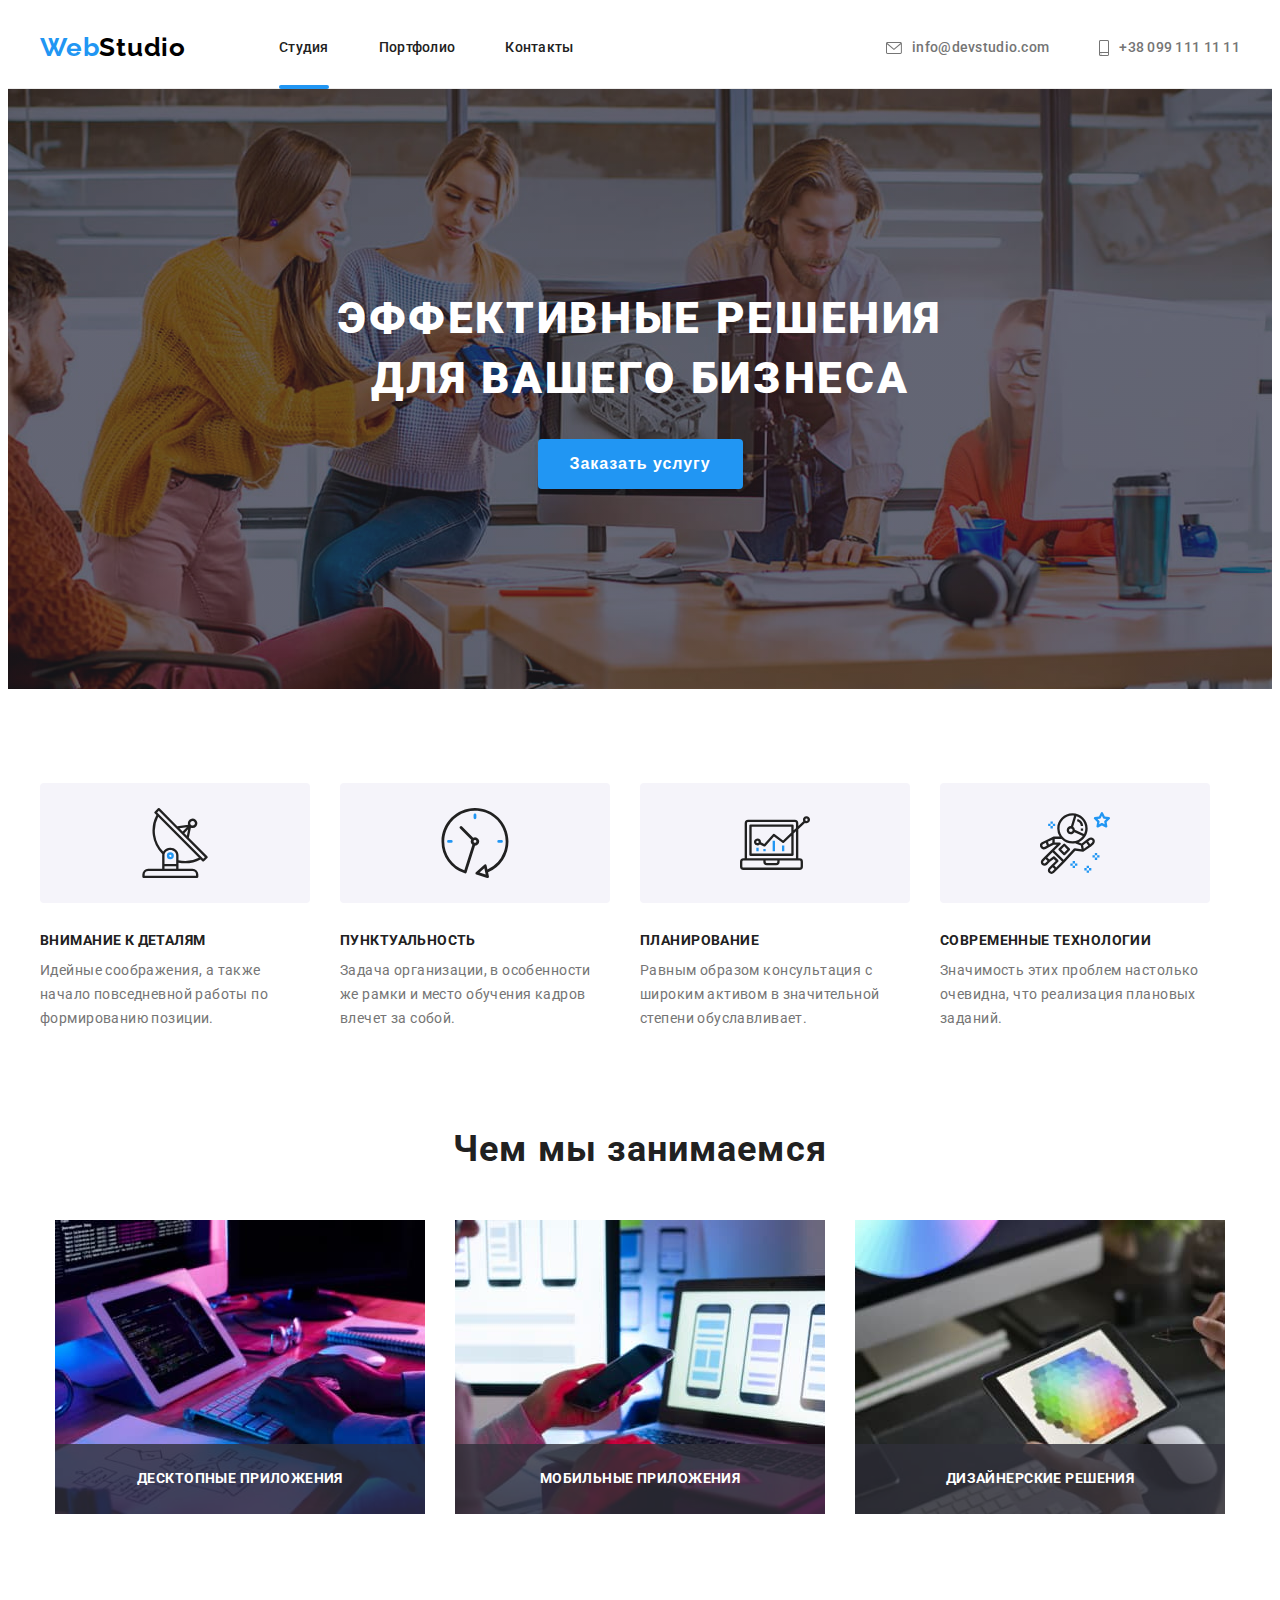
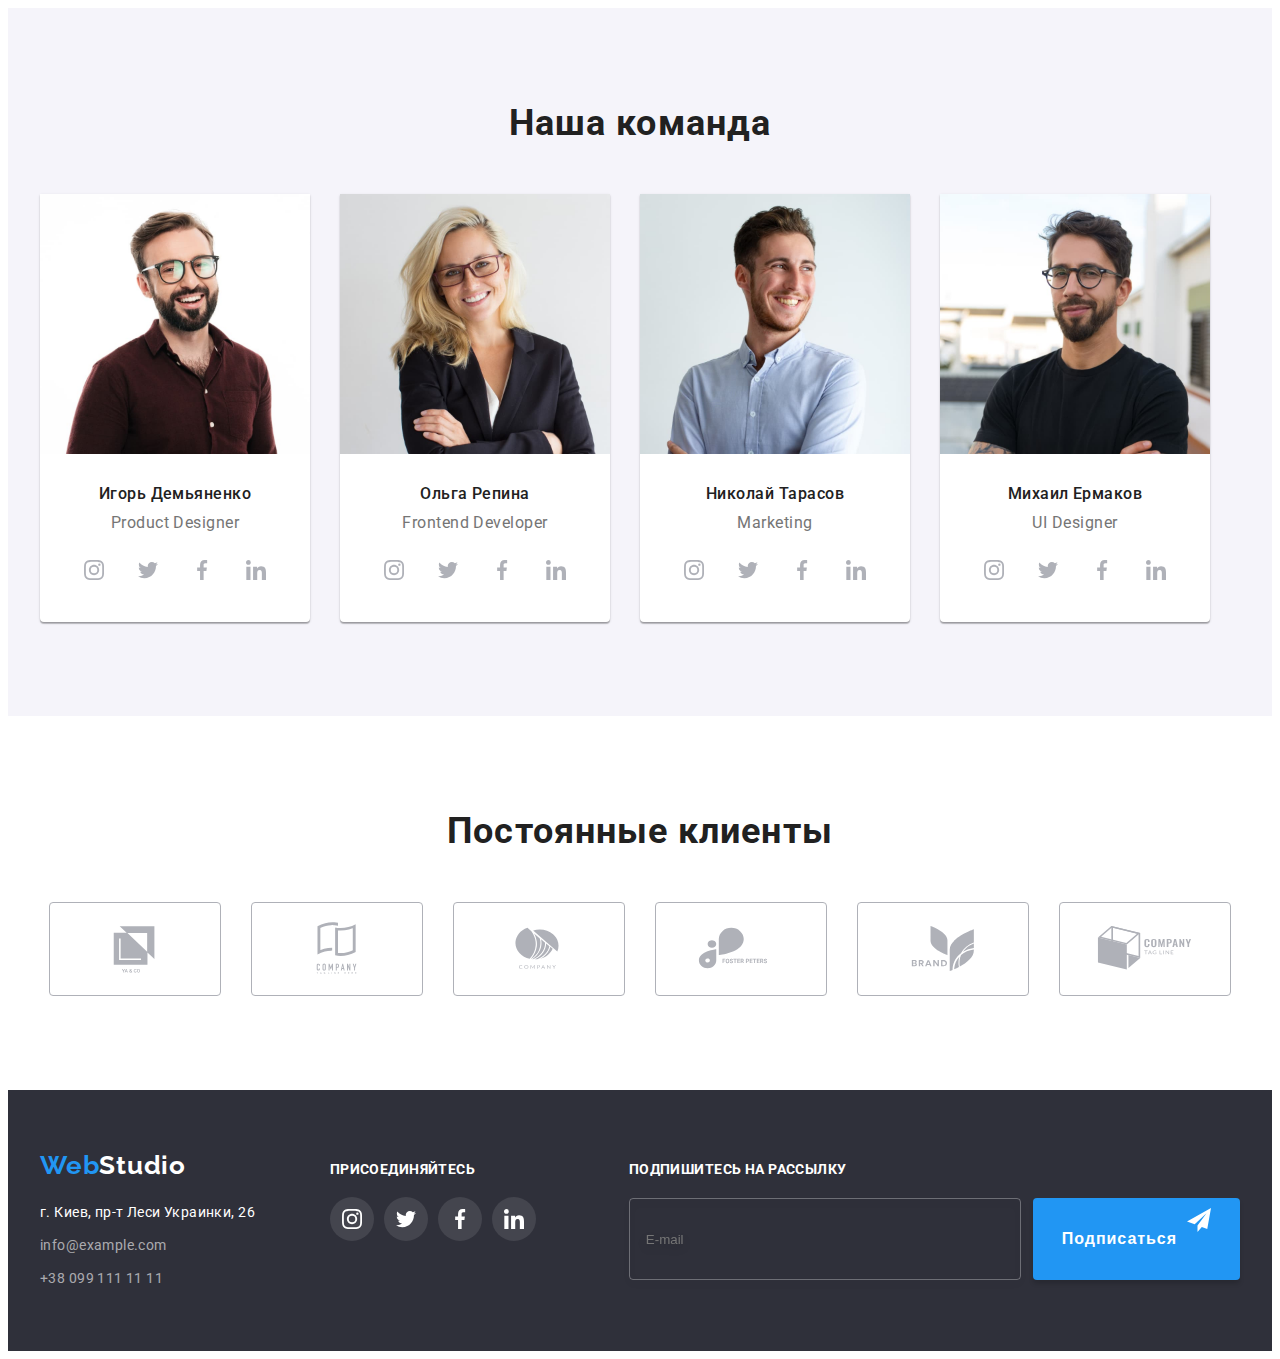
==== commit d55a4c7e: "corrected BEM classes' name" ====
--- a/index.html
+++ b/index.html
@@ -31,39 +31,39 @@
     <!-- Header -->
     <header class="header">
       <div class="container header__container">
-        <a class="logo link" href="index.html" lang="en">
+        <a class="logo " href="index.html" lang="en">
           <span class="logo__part">Web</span>Studio</a
         >
 
         <nav class="navigation">
-          <ul class="navigation__list list">
-            <li class="navigation__item">
-              <a class="navigation__link current link" href="./index.html"
+          <ul class="site-nav ">
+            <li class="site-nav__item">
+              <a class="site-nav__link site-nav__link--current" href="./index.html"
                 >Студия</a
               >
             </li>
-            <li class="navigation__item">
-              <a class="navigation__link link" href="./portfolio.html"
+            <li class="site-nav__item">
+              <a class="site-nav__link " href="./portfolio.html"
                 >Портфолио</a
               >
             </li>
-            <li class="navigation__item">
-              <a class="navigation__link link" href="">Контакты</a>
+            <li class="site-nav__item">
+              <a class="site-nav__link " href="">Контакты</a>
             </li>
           </ul>
         </nav>
-        <ul class="header__contact list">
-          <li class="header__mail">
-            <a class="header__link link" href="mailto:info@devstudio.com">
-              <svg class="header__icon" width="16" height="12">
+        <ul class="contact">
+          <li class="contact__item">
+            <a class="contact__link " href="mailto:info@devstudio.com">
+              <svg class="contact__icon" width="16" height="12">
                 <use href="./images/icons.svg#icon-envelope"></use>
               </svg>
               info@devstudio.com</a
             >
           </li>
-          <li class="header__phone">
-            <a class="header__link link" href="tel:+380961111111">
-              <svg class="header__icon" width="10" height="16">
+          <li class="contact__item">
+            <a class="contact__link " href="tel:+380961111111">
+              <svg class="contact__icon" width="10" height="16">
                 <use href="./images/icons.svg#icon-smartphone"></use>
               </svg>
               +38 099 111 11 11</a
@@ -161,12 +161,12 @@
       </section>
 
       <!--Our advantages  -->
-      <section class="advantages section">
-        <div class="container advantages__container">
+      <section class="section">
+        <div class="container">
           <h2 class="visually-hidden">Наши преимущества</h2>
-          <ul class="advantages__list list">
+          <ul class="advantages ">
             <li class="advantages__item">
-              <div class="advantages__img">
+              <div class="advantages__box">
                 <svg class="advantages__icon">
                   <use href="./images/icons.svg#icon-antenna"></use>
                 </svg>
@@ -178,7 +178,7 @@
               </p>
             </li>
             <li class="advantages__item">
-              <div class="advantages__img">
+              <div class="advantages__box">
                 <svg class="advantages__icon">
                   <use href="./images/icons.svg#icon-clock"></use>
                 </svg>
@@ -190,7 +190,7 @@
               </p>
             </li>
             <li class="advantages__item">
-              <div class="advantages__img">
+              <div class="advantages__box">
                 <svg class="advantages__icon">
                   <use href="./images/icons.svg#icon-diagram"></use>
                 </svg>
@@ -202,7 +202,7 @@
               </p>
             </li>
             <li class="advantages__item">
-              <div class="advantages__img">
+              <div class="advantages__box">
                 <svg class="advantages__icon">
                   <use href="./images/icons.svg#icon-astronaut"></use>
                 </svg>
@@ -218,10 +218,10 @@
       </section>
 
       <!-- What we do -->
-      <section class="services section">
-        <div class="container services__container">
-          <h2 class="section__title services__title">Чем мы занимаемся</h2>
-          <ul class="services__list list">
+      <section class="section section--no-padding-top">
+        <div class="container">
+          <h2 class="section__title ">Чем мы занимаемся</h2>
+          <ul class="services">
             <li class="services__item">
               <img
                 class="services__img"
@@ -263,10 +263,10 @@
       </section>
 
       <!-- Our team -->
-      <section class="team section">
+      <section class="section section--other-bckg">
         <div class="container">
-          <h2 class="section__title team__title">Наша команда</h2>
-          <ul class="team__list list">
+          <h2 class="section__title">Наша команда</h2>
+          <ul class="team ">
             <li class="team__item">
               <img
                 class="team__photo"
@@ -275,13 +275,13 @@
                 width="270"
                 height="260"
               />
-              <div class="team__description">
-                <h3 class="team__name">Игорь Демьяненко</h3>
-                <p class="team__position" lang="en">Product Designer</p>
-                <ul class="socials-group list">
-                  <li class="socials-group__item">
-                    <a
-                      class="socials-group__link link"
+              <div class="team__box">
+                <h3 class="team__title">Игорь Демьяненко</h3>
+                <p class="team__text" lang="en">Product Designer</p>
+                <ul class="socials-group ">
+                  <li class="socials-group__item">
+                    <a
+                      class="socials-group__link"
                       href=""
                       target="_blank"
                       rel="noopener noreferrer"
@@ -294,7 +294,7 @@
                   </li>
                   <li class="socials-group__item">
                     <a
-                      class="socials-group__link link"
+                      class="socials-group__link "
                       href=""
                       target="_blank"
                       rel="noopener noreferrer"
@@ -307,7 +307,7 @@
                   </li>
                   <li class="socials-group__item">
                     <a
-                      class="socials-group__link link"
+                      class="socials-group__link "
                       href=""
                       target="_blank"
                       rel="noopener noreferrer"
@@ -320,7 +320,7 @@
                   </li>
                   <li class="socials-group__item">
                     <a
-                      class="socials-group__link link"
+                      class="socials-group__link "
                       href=""
                       target="_blank"
                       rel="noopener noreferrer"
@@ -342,13 +342,13 @@
                 width="270"
                 height="260"
               />
-              <div class="team__description">
-                <h3 class="team__name">Ольга Репина</h3>
-                <p class="team__position" lang="en">Frontend Developer</p>
-                <ul class="socials-group list">
-                  <li class="socials-group__item">
-                    <a
-                      class="socials-group__link link"
+              <div class="team__box">
+                <h3 class="team__title">Ольга Репина</h3>
+                <p class="team__text" lang="en">Frontend Developer</p>
+                <ul class="socials-group">
+                  <li class="socials-group__item">
+                    <a
+                      class="socials-group__link"
                       href=""
                       target="_blank"
                       rel="noopener noreferrer"
@@ -361,7 +361,7 @@
                   </li>
                   <li class="socials-group__item">
                     <a
-                      class="socials-group__link link"
+                      class="socials-group__link"
                       href=""
                       target="_blank"
                       rel="noopener noreferrer"
@@ -374,7 +374,7 @@
                   </li>
                   <li class="socials-group__item">
                     <a
-                      class="socials-group__link link"
+                      class="socials-group__link"
                       href=""
                       target="_blank"
                       rel="noopener noreferrer"
@@ -387,7 +387,7 @@
                   </li>
                   <li class="socials-group__item">
                     <a
-                      class="socials-group__link link"
+                      class="socials-group__link"
                       href=""
                       target="_blank"
                       rel="noopener noreferrer"
@@ -409,13 +409,13 @@
                 width="270"
                 height="260"
               />
-              <div class="team__description">
-                <h3 class="team__name">Николай Тарасов</h3>
-                <p class="team__position" lang="en">Marketing</p>
-                <ul class="socials-group list">
-                  <li class="socials-group__item">
-                    <a
-                      class="socials-group__link link"
+              <div class="team__box">
+                <h3 class="team__title">Николай Тарасов</h3>
+                <p class="team__text" lang="en">Marketing</p>
+                <ul class="socials-group">
+                  <li class="socials-group__item">
+                    <a
+                      class="socials-group__link"
                       href=""
                       target="_blank"
                       rel="noopener noreferrer"
@@ -428,7 +428,7 @@
                   </li>
                   <li class="socials-group__item">
                     <a
-                      class="socials-group__link link"
+                      class="socials-group__link"
                       href=""
                       target="_blank"
                       rel="noopener noreferrer"
@@ -441,7 +441,7 @@
                   </li>
                   <li class="socials-group__item">
                     <a
-                      class="socials-group__link link"
+                      class="socials-group__link"
                       href=""
                       target="_blank"
                       rel="noopener noreferrer"
@@ -454,7 +454,7 @@
                   </li>
                   <li class="socials-group__item">
                     <a
-                      class="socials-group__link link"
+                      class="socials-group__link"
                       href=""
                       target="_blank"
                       rel="noopener noreferrer"
@@ -476,13 +476,13 @@
                 width="270"
                 height="260"
               />
-              <div class="team__description">
-                <h3 class="team__name">Михаил Ермаков</h3>
-                <p class="team__position" lang="en">UI Designer</p>
-                <ul class="socials-group list">
-                  <li class="socials-group__item">
-                    <a
-                      class="socials-group__link link"
+              <div class="team__box">
+                <h3 class="team__title">Михаил Ермаков</h3>
+                <p class="team__text" lang="en">UI Designer</p>
+                <ul class="socials-group">
+                  <li class="socials-group__item">
+                    <a
+                      class="socials-group__link"
                       href=""
                       target="_blank"
                       rel="noopener noreferrer"
@@ -495,7 +495,7 @@
                   </li>
                   <li class="socials-group__item">
                     <a
-                      class="socials-group__link link"
+                      class="socials-group__link"
                       href=""
                       target="_blank"
                       rel="noopener noreferrer"
@@ -508,7 +508,7 @@
                   </li>
                   <li class="socials-group__item">
                     <a
-                      class="socials-group__link link"
+                      class="socials-group__link"
                       href=""
                       target="_blank"
                       rel="noopener noreferrer"
@@ -521,7 +521,7 @@
                   </li>
                   <li class="socials-group__item">
                     <a
-                      class="socials-group__link link"
+                      class="socials-group__link"
                       href=""
                       target="_blank"
                       rel="noopener noreferrer"
@@ -540,13 +540,13 @@
       </section>
 
       <!-- Our clients -->
-      <section class="clients section">
-        <div class="container clients_container">
-          <h2 class="section__title clients_title">Постоянные клиенты</h2>
-          <ul class="clients__list list">
+      <section class="section">
+        <div class="container">
+          <h2 class="section__title">Постоянные клиенты</h2>
+          <ul class="clients">
             <li class="clients__item">
               <a
-                class="clients__link link"
+                class="clients__link"
                 href=""
                 target="_blank"
                 rel="noopener noreferrer"
@@ -559,7 +559,7 @@
             </li>
             <li class="clients__item">
               <a
-                class="clients__link link"
+                class="clients__link"
                 href=""
                 target="_blank"
                 rel="noopener noreferrer"
@@ -572,7 +572,7 @@
             </li>
             <li class="clients__item">
               <a
-                class="clients__link link"
+                class="clients__link"
                 href=""
                 target="_blank"
                 rel="noopener noreferrer"
@@ -585,7 +585,7 @@
             </li>
             <li class="clients__item">
               <a
-                class="clients__link link"
+                class="clients__link"
                 href=""
                 target="_blank"
                 rel="noopener noreferrer"
@@ -598,7 +598,7 @@
             </li>
             <li class="clients__item">
               <a
-                class="clients__link link"
+                class="clients__link"
                 href=""
                 target="_blank"
                 rel="noopener noreferrer"
@@ -611,7 +611,7 @@
             </li>
             <li class="clients__item">
               <a
-                class="clients__link link"
+                class="clients__link"
                 href=""
                 target="_blank"
                 rel="noopener noreferrer"
@@ -635,10 +635,10 @@
             ><span class="logo__part">Web</span>Studio</a
           >
           <address class="address">
-            <ul class="contacts-list list">
+            <ul class="contacts-list">
               <li class="contacts-list-item">
                 <a
-                  class="contacts-footer-link map link"
+                  class="contacts-footer-link map"
                   href="https://goo.gl/maps/a1JVnRPQd5P11oBA7"
                   target="_blank"
                   rel="noopener noreferrer"
@@ -647,13 +647,13 @@
               </li>
               <li class="contacts-list-item">
                 <a
-                  class="contacts-footer-link link"
+                  class="contacts-footer-link"
                   href="mailto:info@example.com"
                   >info@example.com</a
                 >
               </li>
               <li class="contacts-list-item">
-                <a class="contacts-footer-link link" href="tel:+380991111111"
+                <a class="contacts-footer-link" href="tel:+380991111111"
                   >+38 099 111 11 11</a
                 >
               </li>
@@ -663,10 +663,10 @@
 
         <div class="footer-join">
           <h3 class="join-title">Присоединяйтесь</h3>
-          <ul class="join-list list">
+          <ul class="join-list">
             <li class="join-item">
               <a
-                class="join-link link"
+                class="join-link"
                 href=""
                 target="_blank"
                 rel="noopener noreferrer"
@@ -679,7 +679,7 @@
             </li>
             <li class="join-item">
               <a
-                class="join-link link"
+                class="join-link"
                 href=""
                 target="_blank"
                 rel="noopener noreferrer"
@@ -692,7 +692,7 @@
             </li>
             <li class="join-item">
               <a
-                class="join-link link"
+                class="join-link"
                 href=""
                 target="_blank"
                 rel="noopener noreferrer"
@@ -705,7 +705,7 @@
             </li>
             <li class="join-item">
               <a
-                class="join-link link"
+                class="join-link"
                 href=""
                 target="_blank"
                 rel="noopener noreferrer"
--- a/css/main.min.css
+++ b/css/main.min.css
@@ -1,2 +1,2 @@
-:root{--main-transition: 250ms cubic-bezier(0.4, 0, 0.2, 1);--main-font: "Roboto", sans-serif;--main-text-color: #212121;--secondary-text-color: #757575;--secondary-text-color-white: #ffffff;--accent-color: #2196f3;--main-background-color: #e5e5e5;--secondary-background-color: #f5f4fa;--accent-background-color: #2f303a}.visually-hidden{position:absolute;width:1px;height:1px;margin:-1px;border:0;padding:0;white-space:nowrap;-webkit-clip-path:inset(100%);clip-path:inset(100%);clip:rect(0 0 0 0);overflow:hidden}body{font-family:var(--main-font);color:var(--main-text-color)}.section{padding-top:94px;padding-bottom:94px}.container{width:1200px;padding-left:15px;padding-right:15px;margin-left:auto;margin-right:auto}.btn{display:block;min-width:200px;min-height:50px;border:none;color:inherit;background-color:var(--accent-color);font-weight:700;font-size:16px;line-height:1.88;text-align:center;letter-spacing:0.06em;-webkit-box-shadow:0px 4px 4px rgba(0,0,0,0.15);box-shadow:0px 4px 4px rgba(0,0,0,0.15);border-radius:4px;cursor:pointer}.address{font-style:normal}.section__title{margin-bottom:50px;font-weight:700;font-size:36px;line-height:1.17;text-align:center;letter-spacing:0.03em;color:var(--main-text-color)}h1,h2,h3,h4,h5,h6,p{margin:0}img{display:block;max-width:100%;height:auto}.list{list-style:none;padding:0;margin:0}.link{text-decoration:none;font-family:inherit;color:inherit}.logo{display:block;margin-right:93px;padding-top:24px;padding-bottom:25px;font-family:"Raleway", sans-serif;font-weight:700;font-size:26px;line-height:1.19;letter-spacing:0.03em;color:#000000}.logo__part{color:var(--accent-color)}.logo-footer{display:block;margin-bottom:20px;color:var(--secondary-text-color-white);font-family:"Raleway", sans-serif;font-weight:700;font-size:26px;line-height:1.19;letter-spacing:0.03em}.header{border-bottom:1px solid #ececec;background-color:var(--secondary-text-color-white);font-weight:500;font-size:14px;line-height:1.14;letter-spacing:0.02em}.header__container{display:-webkit-box;display:-ms-flexbox;display:flex;-webkit-box-align:center;-ms-flex-align:center;align-items:center}.navigation__list{display:-webkit-box;display:-ms-flexbox;display:flex;text-align:center}.navigation__item{margin-right:50px}.navigation__item:last-child{margin-right:0}.navigation__link{position:relative;-webkit-transition:color var(--main-transition);transition:color var(--main-transition);display:block;padding-top:32px;padding-bottom:32px;color:var(--main-text-color)}.navigation__link.current{color:var(--accent-color)}.navigation__link.current::after{content:"";position:absolute;bottom:-1px;left:0;display:block;width:100%;height:4px;background-color:var(--accent-color);border-radius:2px}.navigation__link:hover,.navigation__link:focus{color:var(--accent-color)}.header__contact{display:-webkit-box;display:-ms-flexbox;display:flex;margin-left:auto;color:var(--secondary-text-color)}.header__mail{margin-right:50px}.header__link{-webkit-transition:color var(--main-transition);transition:color var(--main-transition);display:-webkit-box;display:-ms-flexbox;display:flex;-webkit-box-align:center;-ms-flex-align:center;align-items:center;padding-top:32px;padding-bottom:32px;color:var(--secondary-text-color)}.header__link:hover,.header__link:focus{color:var(--accent-color)}.header__icon{margin-right:10px;fill:currentColor}.hero{padding:200px 0;max-width:1600px;margin-left:auto;margin-right:auto;background-image:-webkit-gradient(linear, left top, right top, from(rgba(47,48,58,0.4)), to(rgba(47,48,58,0.4))),url(../images/heros/bcg-heroes.jpg);background-image:linear-gradient(to right, rgba(47,48,58,0.4), rgba(47,48,58,0.4)),url(../images/heros/bcg-heroes.jpg);background-repeat:no-repeat;background-position:center;background-size:cover;background-color:var(--accent-background-color);color:var(--secondary-text-color-white)}.hero__title{margin-bottom:30px;color:inherit;font-weight:900;font-size:44px;line-height:1.36;text-align:center;letter-spacing:0.06em;text-transform:uppercase}.hero__btn{-webkit-transition:background-color var(--main-transition),color var(--main-transition);transition:background-color var(--main-transition),color var(--main-transition);margin:auto;padding:10px 32px}.hero__btn:hover,.hero__btn:focus{background-color:#188ce8;color:inherit}.backdrop{-webkit-transition:opacity var(--main-transition),visibility var(--main-transition);transition:opacity var(--main-transition),visibility var(--main-transition);position:fixed;top:0;left:0;width:100%;height:100%;background-color:rgba(0,0,0,0.2)}.backdrop.is-hidden{opacity:0;visibility:hidden;pointer-events:none}.modal-wrapper{-webkit-transition:opacity 300ms ease-in-out 200ms, -webkit-transform 300ms ease-in-out 200ms;transition:opacity 300ms ease-in-out 200ms, -webkit-transform 300ms ease-in-out 200ms;transition:transform 300ms ease-in-out 200ms, opacity 300ms ease-in-out 200ms;transition:transform 300ms ease-in-out 200ms, opacity 300ms ease-in-out 200ms, -webkit-transform 300ms ease-in-out 200ms;position:absolute;top:50%;left:50%;-webkit-transform:translate(-50%, -50%);transform:translate(-50%, -50%);width:528px;height:581px;padding:40px;background-color:#ffffff;-webkit-box-shadow:0px 1px 3px rgba(0,0,0,0.12),0px 1px 1px rgba(0,0,0,0.14),0px 2px 1px rgba(0,0,0,0.2);box-shadow:0px 1px 3px rgba(0,0,0,0.12),0px 1px 1px rgba(0,0,0,0.14),0px 2px 1px rgba(0,0,0,0.2);border-radius:4px;-webkit-transition:opacity var(--main-transition),-webkit-transform var(--main-transition);transition:opacity var(--main-transition),-webkit-transform var(--main-transition);transition:transform var(--main-transition),opacity var(--main-transition);transition:transform var(--main-transition),opacity var(--main-transition),-webkit-transform var(--main-transition)}.backdrop.is-hidden .modal-wrapper{-webkit-transform:translate(-50%, -50%) scale(0.3);transform:translate(-50%, -50%) scale(0.3);opacity:0}.backdrop .modal-wrapper{-webkit-transform:translate(-50%, -50%) scale(1);transform:translate(-50%, -50%) scale(1);opacity:1}.modal-wrapper__btn{position:absolute;top:8px;right:8px;display:-webkit-box;display:-ms-flexbox;display:flex;-webkit-box-align:center;-ms-flex-align:center;align-items:center;-webkit-box-pack:center;-ms-flex-pack:center;justify-content:center;padding:0;width:30px;height:30px;border-radius:50%;background-color:transparent;border:1px solid rgba(0,0,0,0.1);cursor:pointer;-webkit-transition:fill var(--main-transition);transition:fill var(--main-transition)}.modal-wrapper__btn:hover>.modal-wrapper__icon,.modal-wrapper__btn:focus>.modal-wrapper__icon{fill:var(--accent-color)}.form-title{display:block;margin-bottom:12px;font-weight:700;font-size:20px;line-height:1.15;text-align:center;letter-spacing:0.03em;color:#212121}.modal-form__group,.policy-group{display:block;margin-bottom:10px}.modal-form__group{position:relative}.modal-form__label{display:block;font-size:12px;line-height:1.17;margin-bottom:4px;letter-spacing:0.01em;color:var(--secondary-text-color)}.modal-form__input{width:100%;padding:10px 10px 10px 42px;border:1px solid rgba(33,33,33,0.2);border-radius:4px;-webkit-transition:border-color var(--main-transition);transition:border-color var(--main-transition)}.modal-form__input:focus,.modal-form__input:focus{outline:none;border-color:var(--accent-color)}.modal-form__icon{position:absolute;top:29px;left:12px;fill:#212121;-webkit-transition:fill var(--main-transition);transition:fill var(--main-transition)}.modal-form__input:focus+.modal-form__icon{fill:var(--accent-color)}.modal-form__textarea{display:block;margin-bottom:20px}.modal-form__message{display:block;width:100%;height:120px;padding:12px 16px;resize:none;border:1px solid rgba(33,33,33,0.2);border-radius:4px;font-size:12px;color:rgba(117,117,117,0.5);-webkit-transition:border-color var(--main-transition);transition:border-color var(--main-transition)}.modal-form__message:focus{outline:none;border-color:var(--accent-color)}.modal-form__custom-checkbox{display:-webkit-box;display:-ms-flexbox;display:flex;-webkit-box-align:center;-ms-flex-align:center;align-items:center;-webkit-box-pack:center;-ms-flex-pack:center;justify-content:center;margin-right:9px;width:16px;height:15px;border-radius:2px;outline:2px solid #212121;outline-offset:-2px;-webkit-transition:background-color var(--main-transition),outline var(--main-transition);transition:background-color var(--main-transition),outline var(--main-transition)}.modal-form__checkbox:checked+.modal-form__custom-checkbox{background-color:var(--accent-color);outline:var(--accent-color)}.modal-form__custom-checkbox-icon{opacity:0;-webkit-transition:opacity var(--main-transition);transition:opacity var(--main-transition);fill:#ffffff}.modal-form__checkbox:checked+.modal-form__custom-checkbox .modal-form__custom-checkbox-icon{opacity:1}.modal-form__policy-group{display:-webkit-box;display:-ms-flexbox;display:flex;-webkit-box-align:center;-ms-flex-align:center;align-items:center;-webkit-box-pack:center;-ms-flex-pack:center;justify-content:center;margin-bottom:30px}.modal-form__policy-desc{font-size:14px;line-height:1.71;letter-spacing:0.03em;color:var(--secondary-text-color)}.modal-form__policy-link{color:var(--accent-color)}.modal-form__submit-btn{-webkit-transition:background-color var(--main-transition),color var(--main-transition);transition:background-color var(--main-transition),color var(--main-transition);display:block;margin:auto;padding:10px 56px}.advantages__list{display:-webkit-box;display:-ms-flexbox;display:flex;-webkit-box-align:center;-ms-flex-align:center;align-items:center}.advantages__item{margin-right:30px}.advantages__item:last-child{margin-right:0}.advantages__img{display:-webkit-box;display:-ms-flexbox;display:flex;-webkit-box-align:center;-ms-flex-align:center;align-items:center;-webkit-box-pack:center;-ms-flex-pack:center;justify-content:center;padding:25px 100px;margin-bottom:30px;background-color:var(--secondary-background-color);border-radius:4px}.advantages__icon{width:70px;height:70px}.advantages__title{margin-bottom:10px;color:var(--main-text-color);font-weight:700;font-size:14px;line-height:1.14;letter-spacing:0.03em;text-transform:uppercase}.advantages__description{width:270px;height:75px;color:var(--secondary-text-color);font-size:14px;line-height:1.71;letter-spacing:0.03em}.services{padding-top:0}.services__list{display:-webkit-box;display:-ms-flexbox;display:flex;-webkit-box-pack:center;-ms-flex-pack:center;justify-content:center}.services__item{position:relative;margin-right:30px}.services__item:last-child{margin-right:0%}.services__description{position:absolute;bottom:0;left:0;display:-webkit-box;display:-ms-flexbox;display:flex;-webkit-box-align:center;-ms-flex-align:center;align-items:center;-webkit-box-pack:center;-ms-flex-pack:center;justify-content:center;width:100%;height:70px;background-color:rgba(47,48,58,0.8)}.services__name{font-weight:700;font-size:14px;line-height:1.14;letter-spacing:0.03em;text-transform:uppercase;color:var(--secondary-text-color-white)}.team{background-color:var(--secondary-background-color);font-size:16px;line-height:1.19;letter-spacing:0.03em}.team__list{display:-webkit-box;display:-ms-flexbox;display:flex}.team__item{margin-right:30px;width:270px;background-color:#ffffff;-webkit-box-shadow:0px 1px 3px rgba(0,0,0,0.12),0px 1px 1px rgba(0,0,0,0.14),0px 2px 1px rgba(0,0,0,0.2);box-shadow:0px 1px 3px rgba(0,0,0,0.12),0px 1px 1px rgba(0,0,0,0.14),0px 2px 1px rgba(0,0,0,0.2);border-radius:0px 0px 4px 4px}.team__item:last-child{margin-right:0}.team__description{padding:30px 0}.team__name{margin-bottom:10px;font-size:16px;font-weight:500;text-align:center;color:var(--main-text-color)}.team__position{margin-bottom:16px;color:var(--secondary-text-color);text-align:center}.socials-group{display:-webkit-box;display:-ms-flexbox;display:flex;-webkit-box-align:center;-ms-flex-align:center;align-items:center;-webkit-box-pack:center;-ms-flex-pack:center;justify-content:center}.socials-group__item:not(:last-child){margin-right:10px}.socials-group__link{-webkit-transition:background-color var(--main-transition),color var(--main-transition);transition:background-color var(--main-transition),color var(--main-transition);display:-webkit-box;display:-ms-flexbox;display:flex;-webkit-box-pack:center;-ms-flex-pack:center;justify-content:center;-webkit-box-align:center;-ms-flex-align:center;align-items:center;width:44px;height:44px;background-color:#ffffff;color:#afb1b8;border-radius:50%}.socials-group__link:hover,.socials-group__link:focus{background-color:var(--accent-color);color:var(--secondary-text-color-white)}.socials-group__icon{fill:currentColor}.clients__list{display:-webkit-box;display:-ms-flexbox;display:flex;-webkit-box-pack:center;-ms-flex-pack:center;justify-content:center;-webkit-box-align:center;-ms-flex-align:center;align-items:center}.clients__item:not(:last-child){margin-right:30px}.clients__link{-webkit-transition:border-color var(--main-transition);transition:border-color var(--main-transition);display:-webkit-box;display:-ms-flexbox;display:flex;-webkit-box-align:center;-ms-flex-align:center;align-items:center;-webkit-box-pack:center;-ms-flex-pack:center;justify-content:center;width:170px;height:92px;border:#afb1b8 1px solid;border-radius:4px;color:#afb1b8}.clients__link:hover,.clients__link:focus{border-color:var(--accent-color)}.clients__icon{-webkit-transition:fill var(--main-transition);transition:fill var(--main-transition);-webkit-box-align:center;-ms-flex-align:center;align-items:center;fill:currentColor}.clients__link:hover .clients__icon,.clients__link:focus .clients__icon{fill:var(--accent-color)}.btn-list{display:-webkit-box;display:-ms-flexbox;display:flex;-webkit-box-pack:center;-ms-flex-pack:center;justify-content:center;-webkit-box-align:center;-ms-flex-align:center;align-items:center;margin-bottom:50px}.btn-list-item{margin-right:8px}.btn-list-item:last-child{margin-right:0}.button{-webkit-transition:background-color var(--main-transition),color var(--main-transition),-webkit-box-shadow var(--main-transition);transition:background-color var(--main-transition),color var(--main-transition),-webkit-box-shadow var(--main-transition);transition:background-color var(--main-transition),color var(--main-transition),box-shadow var(--main-transition);transition:background-color var(--main-transition),color var(--main-transition),box-shadow var(--main-transition),-webkit-box-shadow var(--main-transition);padding:6px 22px;font-weight:500;font-size:16px;line-height:1.62;text-align:center;letter-spacing:0.03em;background-color:var(--secondary-background-color);border-radius:4px;cursor:pointer;border:none}.button:hover,.button:focus{background-color:var(--accent-color);color:var(--secondary-text-color-white);-webkit-box-shadow:0px 3px 1px rgba(0,0,0,0.1),0px 1px 2px rgba(0,0,0,0.08),0px 2px 2px rgba(0,0,0,0.12);box-shadow:0px 3px 1px rgba(0,0,0,0.1),0px 1px 2px rgba(0,0,0,0.08),0px 2px 2px rgba(0,0,0,0.12);border-radius:4px}.projects-list{display:-webkit-box;display:-ms-flexbox;display:flex;-ms-flex-wrap:wrap;flex-wrap:wrap}.projects-list-item{margin-right:30px;margin-bottom:30px;width:370px;background:#ffffff}.projects-list-item:nth-child(3n){margin-right:0}.projects-list-item:nth-last-child(-n+3){margin-bottom:0}.project-list-link{-webkit-transition:-webkit-box-shadow var(--main-transition);transition:-webkit-box-shadow var(--main-transition);transition:box-shadow var(--main-transition);transition:box-shadow var(--main-transition), -webkit-box-shadow var(--main-transition)}.project-list-link:hover,.project-list-link:focus{display:block;-webkit-box-shadow:0px 1px 1px rgba(0,0,0,0.12),0px 4px 4px rgba(0,0,0,0.06),1px 4px 6px rgba(0,0,0,0.16);box-shadow:0px 1px 1px rgba(0,0,0,0.12),0px 4px 4px rgba(0,0,0,0.06),1px 4px 6px rgba(0,0,0,0.16)}.project-example{overflow:hidden}.project-overlay{position:relative;overflow:hidden}.overlay{position:absolute;top:0;left:0;-webkit-transform:translateY(100%);transform:translateY(100%);width:100%;height:100%;-webkit-transition:-webkit-transform var(--main-transition);transition:-webkit-transform var(--main-transition);transition:transform var(--main-transition);transition:transform var(--main-transition), -webkit-transform var(--main-transition)}.project-list-link:hover .overlay,.project-list-link:focus .overlay{-webkit-transform:translateY(0%);transform:translateY(0%);opacity:1}.overlay-description{padding:63px 24px;font-size:18px;line-height:1.56;letter-spacing:0.03em;color:var(--secondary-text-color-white);background-color:rgba(33,150,243,0.9)}.project-description{padding:20px 24px;border-left:1px solid #eeeeee;border-right:1px solid #eeeeee;border-bottom:1px solid #eeeeee}.project-name{-webkit-transition:color var(--main-transition);transition:color var(--main-transition);margin-bottom:4px;font-weight:700;font-size:18px;line-height:2;letter-spacing:0.06em;color:var(--main-text-color)}.project-name:hover{color:var(--accent-color)}.project-type{-webkit-transition:color var(--main-transition);transition:color var(--main-transition);font-size:16px;line-height:1.88;letter-spacing:0.03em;color:var(--secondary-text-color)}.project-type:hover{color:var(--accent-color)}.footer{background-color:var(--accent-background-color);padding:60px 0}.contacts-list-item{margin-bottom:9px;font-size:14px;line-height:1.71;letter-spacing:0.03em}.contacts-list-item:last-child{margin-bottom:0}.contacts-footer-link{-webkit-transition:color var(--main-transition);transition:color var(--main-transition);color:rgba(255,255,255,0.6)}.contacts-footer-link:hover,.contacts-footer-link:focus{color:var(--accent-color)}.contacts-footer-link.map{color:var(--secondary-text-color-white)}.contacts-footer-link.map:hover,.contacts-footer-link.map:focus{color:var(--accent-color)}.footer-container{display:-webkit-box;display:-ms-flexbox;display:flex;-webkit-box-align:baseline;-ms-flex-align:baseline;align-items:baseline}.footer-logo-address{margin-right:70px;-webkit-box-flex:1;-ms-flex-positive:1;flex-grow:1}.footer-join{margin-right:93px}.join-title{margin-bottom:20px;font-weight:700;font-size:14px;line-height:16px;letter-spacing:0.03em;text-transform:uppercase;color:#ffffff}.join-list{display:-webkit-box;display:-ms-flexbox;display:flex}.join-item:not(:last-child){margin-right:10px}.join-link{-webkit-transition:background-color var(--main-transition);transition:background-color var(--main-transition);display:-webkit-box;display:-ms-flexbox;display:flex;-webkit-box-align:center;-ms-flex-align:center;align-items:center;-webkit-box-pack:center;-ms-flex-pack:center;justify-content:center;width:44px;height:44px;background-color:rgba(255,255,255,0.1);border-radius:50%;color:var(--secondary-text-color-white)}.join-link:hover,.join-link:focus{background-color:var(--accent-color)}.join-icon{fill:currentColor}.footer-form-title{display:block;margin-bottom:20px;text-align:start;font-weight:700;font-size:14px;line-height:1.14;letter-spacing:0.03em;text-transform:uppercase;color:var(--secondary-text-color-white)}.footer-stroke{display:-webkit-box;display:-ms-flexbox;display:flex}.footer-label{margin-right:12px}.footer-input{display:-webkit-box;display:-ms-flexbox;display:flex;width:358px;height:50px;padding:15px 16px;background-color:transparent;border:1px solid rgba(255,255,255,0.3);-webkit-filter:drop-shadow(0px 4px 4px rgba(0,0,0,0.15));filter:drop-shadow(0px 4px 4px rgba(0,0,0,0.15));border-radius:4px;color:var(--secondary-text-color-white);outline:none;-webkit-transition:border-color var(--main-transition);transition:border-color var(--main-transition)}.footer-input:focus{border-color:var(--accent-color)}.footer-form-btn{display:-webkit-box;display:-ms-flexbox;display:flex;text-align:center;padding:10px 29px}.btn-title{margin-right:10px;font-weight:700;font-size:16px;line-height:1.88;display:-webkit-box;display:-ms-flexbox;display:flex;-webkit-box-align:center;-ms-flex-align:center;align-items:center;text-align:center;letter-spacing:0.06em;color:var(--secondary-text-color-white)}.footer-form-icon{display:-webkit-box;display:-ms-flexbox;display:flex;-webkit-box-align:center;-ms-flex-align:center;align-items:center;-webkit-box-pack:center;-ms-flex-pack:center;justify-content:center}
+:root{--main-transition: 250ms cubic-bezier(0.4, 0, 0.2, 1);--main-font: "Roboto", sans-serif;--main-text-color: #212121;--secondary-text-color: #757575;--secondary-text-color-white: #ffffff;--accent-color: #2196f3;--main-background-color: #e5e5e5;--secondary-background-color: #f5f4fa;--accent-background-color: #2f303a}.visually-hidden{position:absolute;width:1px;height:1px;margin:-1px;border:0;padding:0;white-space:nowrap;-webkit-clip-path:inset(100%);clip-path:inset(100%);clip:rect(0 0 0 0);overflow:hidden}body{font-family:var(--main-font);color:var(--main-text-color)}.section{padding-top:94px;padding-bottom:94px}.container{width:1200px;padding-left:15px;padding-right:15px;margin-left:auto;margin-right:auto}.btn{display:block;min-width:200px;min-height:50px;border:none;color:inherit;background-color:var(--accent-color);font-weight:700;font-size:16px;line-height:1.88;text-align:center;letter-spacing:0.06em;-webkit-box-shadow:0px 4px 4px rgba(0,0,0,0.15);box-shadow:0px 4px 4px rgba(0,0,0,0.15);border-radius:4px;cursor:pointer}.address{font-style:normal}.section__title{margin-bottom:50px;font-weight:700;font-size:36px;line-height:1.17;text-align:center;letter-spacing:0.03em;color:var(--main-text-color)}h1,h2,h3,h4,h5,h6,p{margin:0}img{display:block;max-width:100%;height:auto}ul{list-style:none;padding:0;margin:0}a{text-decoration:none;font-family:inherit;color:inherit}.logo{display:block;margin-right:93px;padding-top:24px;padding-bottom:25px;font-family:"Raleway", sans-serif;font-weight:700;font-size:26px;line-height:1.19;letter-spacing:0.03em;color:#000000}.logo__part{color:var(--accent-color)}.logo-footer{display:block;margin-bottom:20px;color:var(--secondary-text-color-white);font-family:"Raleway", sans-serif;font-weight:700;font-size:26px;line-height:1.19;letter-spacing:0.03em}.header{border-bottom:1px solid #ececec;background-color:var(--secondary-text-color-white);font-weight:500;font-size:14px;line-height:1.14;letter-spacing:0.02em}.header__container{display:-webkit-box;display:-ms-flexbox;display:flex;-webkit-box-align:center;-ms-flex-align:center;align-items:center}.site-nav{display:-webkit-box;display:-ms-flexbox;display:flex;text-align:center}.site-nav__item{margin-right:50px}.site-nav__item:last-child{margin-right:0}.site-nav__link{position:relative;-webkit-transition:color var(--main-transition);transition:color var(--main-transition);display:block;padding-top:32px;padding-bottom:32px;color:var(--main-text-color)}.site-nav__link.current{color:var(--accent-color)}.site-nav__link--current::after{content:"";position:absolute;bottom:-1px;left:0;display:block;width:100%;height:4px;background-color:var(--accent-color);border-radius:2px}.site-nav__link:hover,.site-nav__link:focus{color:var(--accent-color)}.contact{display:-webkit-box;display:-ms-flexbox;display:flex;margin-left:auto;color:var(--secondary-text-color)}.contact__item:not(:last-child){margin-right:50px}.contact__link{-webkit-transition:color var(--main-transition);transition:color var(--main-transition);display:-webkit-box;display:-ms-flexbox;display:flex;-webkit-box-align:center;-ms-flex-align:center;align-items:center;padding-top:32px;padding-bottom:32px;color:var(--secondary-text-color)}.contact__link:hover,.contact__link:focus{color:var(--accent-color)}.contact__icon{margin-right:10px;fill:currentColor}.hero{padding:200px 0;max-width:1600px;margin-left:auto;margin-right:auto;background-image:-webkit-gradient(linear, left top, right top, from(rgba(47,48,58,0.4)), to(rgba(47,48,58,0.4))),url(../images/heros/bcg-heroes.jpg);background-image:linear-gradient(to right, rgba(47,48,58,0.4), rgba(47,48,58,0.4)),url(../images/heros/bcg-heroes.jpg);background-repeat:no-repeat;background-position:center;background-size:cover;background-color:var(--accent-background-color);color:var(--secondary-text-color-white)}.hero__title{margin-bottom:30px;color:inherit;font-weight:900;font-size:44px;line-height:1.36;text-align:center;letter-spacing:0.06em;text-transform:uppercase}.hero__btn{-webkit-transition:background-color var(--main-transition),color var(--main-transition);transition:background-color var(--main-transition),color var(--main-transition);margin:auto;padding:10px 32px}.hero__btn:hover,.hero__btn:focus{background-color:#188ce8;color:inherit}.backdrop{-webkit-transition:opacity var(--main-transition),visibility var(--main-transition);transition:opacity var(--main-transition),visibility var(--main-transition);position:fixed;top:0;left:0;width:100%;height:100%;background-color:rgba(0,0,0,0.2)}.backdrop.is-hidden{opacity:0;visibility:hidden;pointer-events:none}.modal-wrapper{-webkit-transition:opacity 300ms ease-in-out 200ms, -webkit-transform 300ms ease-in-out 200ms;transition:opacity 300ms ease-in-out 200ms, -webkit-transform 300ms ease-in-out 200ms;transition:transform 300ms ease-in-out 200ms, opacity 300ms ease-in-out 200ms;transition:transform 300ms ease-in-out 200ms, opacity 300ms ease-in-out 200ms, -webkit-transform 300ms ease-in-out 200ms;position:absolute;top:50%;left:50%;-webkit-transform:translate(-50%, -50%);transform:translate(-50%, -50%);width:528px;height:581px;padding:40px;background-color:#ffffff;-webkit-box-shadow:0px 1px 3px rgba(0,0,0,0.12),0px 1px 1px rgba(0,0,0,0.14),0px 2px 1px rgba(0,0,0,0.2);box-shadow:0px 1px 3px rgba(0,0,0,0.12),0px 1px 1px rgba(0,0,0,0.14),0px 2px 1px rgba(0,0,0,0.2);border-radius:4px;-webkit-transition:opacity var(--main-transition),-webkit-transform var(--main-transition);transition:opacity var(--main-transition),-webkit-transform var(--main-transition);transition:transform var(--main-transition),opacity var(--main-transition);transition:transform var(--main-transition),opacity var(--main-transition),-webkit-transform var(--main-transition)}.backdrop.is-hidden .modal-wrapper{-webkit-transform:translate(-50%, -50%) scale(0.3);transform:translate(-50%, -50%) scale(0.3);opacity:0}.backdrop .modal-wrapper{-webkit-transform:translate(-50%, -50%) scale(1);transform:translate(-50%, -50%) scale(1);opacity:1}.modal-wrapper__btn{position:absolute;top:8px;right:8px;display:-webkit-box;display:-ms-flexbox;display:flex;-webkit-box-align:center;-ms-flex-align:center;align-items:center;-webkit-box-pack:center;-ms-flex-pack:center;justify-content:center;padding:0;width:30px;height:30px;border-radius:50%;background-color:transparent;border:1px solid rgba(0,0,0,0.1);cursor:pointer;-webkit-transition:fill var(--main-transition);transition:fill var(--main-transition)}.modal-wrapper__btn:hover>.modal-wrapper__icon,.modal-wrapper__btn:focus>.modal-wrapper__icon{fill:var(--accent-color)}.form-title{display:block;margin-bottom:12px;font-weight:700;font-size:20px;line-height:1.15;text-align:center;letter-spacing:0.03em;color:#212121}.modal-form__group,.policy-group{display:block;margin-bottom:10px}.modal-form__group{position:relative}.modal-form__label{display:block;font-size:12px;line-height:1.17;margin-bottom:4px;letter-spacing:0.01em;color:var(--secondary-text-color)}.modal-form__input{width:100%;padding:10px 10px 10px 42px;border:1px solid rgba(33,33,33,0.2);border-radius:4px;-webkit-transition:border-color var(--main-transition);transition:border-color var(--main-transition)}.modal-form__input:focus,.modal-form__input:focus{outline:none;border-color:var(--accent-color)}.modal-form__icon{position:absolute;top:29px;left:12px;fill:#212121;-webkit-transition:fill var(--main-transition);transition:fill var(--main-transition)}.modal-form__input:focus+.modal-form__icon{fill:var(--accent-color)}.modal-form__textarea{display:block;margin-bottom:20px}.modal-form__message{display:block;width:100%;height:120px;padding:12px 16px;resize:none;border:1px solid rgba(33,33,33,0.2);border-radius:4px;font-size:12px;color:rgba(117,117,117,0.5);-webkit-transition:border-color var(--main-transition);transition:border-color var(--main-transition)}.modal-form__message:focus{outline:none;border-color:var(--accent-color)}.modal-form__custom-checkbox{display:-webkit-box;display:-ms-flexbox;display:flex;-webkit-box-align:center;-ms-flex-align:center;align-items:center;-webkit-box-pack:center;-ms-flex-pack:center;justify-content:center;margin-right:9px;width:16px;height:15px;border-radius:2px;outline:2px solid #212121;outline-offset:-2px;-webkit-transition:background-color var(--main-transition),outline var(--main-transition);transition:background-color var(--main-transition),outline var(--main-transition)}.modal-form__checkbox:checked+.modal-form__custom-checkbox{background-color:var(--accent-color);outline:var(--accent-color)}.modal-form__custom-checkbox-icon{opacity:0;-webkit-transition:opacity var(--main-transition);transition:opacity var(--main-transition);fill:#ffffff}.modal-form__checkbox:checked+.modal-form__custom-checkbox .modal-form__custom-checkbox-icon{opacity:1}.modal-form__policy-group{display:-webkit-box;display:-ms-flexbox;display:flex;-webkit-box-align:center;-ms-flex-align:center;align-items:center;-webkit-box-pack:center;-ms-flex-pack:center;justify-content:center;margin-bottom:30px}.modal-form__policy-desc{font-size:14px;line-height:1.71;letter-spacing:0.03em;color:var(--secondary-text-color)}.modal-form__policy-link{color:var(--accent-color)}.modal-form__submit-btn{-webkit-transition:background-color var(--main-transition),color var(--main-transition);transition:background-color var(--main-transition),color var(--main-transition);display:block;margin:auto;padding:10px 56px}.advantages{display:-webkit-box;display:-ms-flexbox;display:flex;-webkit-box-align:center;-ms-flex-align:center;align-items:center}.advantages__item{margin-right:30px}.advantages__item:last-child{margin-right:0}.advantages__box{display:-webkit-box;display:-ms-flexbox;display:flex;-webkit-box-align:center;-ms-flex-align:center;align-items:center;-webkit-box-pack:center;-ms-flex-pack:center;justify-content:center;padding:25px 100px;margin-bottom:30px;background-color:var(--secondary-background-color);border-radius:4px}.advantages__icon{width:70px;height:70px}.advantages__title{margin-bottom:10px;color:var(--main-text-color);font-weight:700;font-size:14px;line-height:1.14;letter-spacing:0.03em;text-transform:uppercase}.advantages__description{width:270px;height:75px;color:var(--secondary-text-color);font-size:14px;line-height:1.71;letter-spacing:0.03em}.section--no-padding-top{padding-top:0}.services{display:-webkit-box;display:-ms-flexbox;display:flex;-webkit-box-pack:center;-ms-flex-pack:center;justify-content:center}.services__item{position:relative;margin-right:30px}.services__item:last-child{margin-right:0%}.services__description{position:absolute;bottom:0;left:0;display:-webkit-box;display:-ms-flexbox;display:flex;-webkit-box-align:center;-ms-flex-align:center;align-items:center;-webkit-box-pack:center;-ms-flex-pack:center;justify-content:center;width:100%;height:70px;background-color:rgba(47,48,58,0.8)}.services__name{font-weight:700;font-size:14px;line-height:1.14;letter-spacing:0.03em;text-transform:uppercase;color:var(--secondary-text-color-white)}.section--other-bckg{background-color:var(--secondary-background-color);font-size:16px;line-height:1.19;letter-spacing:0.03em}.team{display:-webkit-box;display:-ms-flexbox;display:flex}.team__item{margin-right:30px;width:270px;background-color:#ffffff;-webkit-box-shadow:0px 1px 3px rgba(0,0,0,0.12),0px 1px 1px rgba(0,0,0,0.14),0px 2px 1px rgba(0,0,0,0.2);box-shadow:0px 1px 3px rgba(0,0,0,0.12),0px 1px 1px rgba(0,0,0,0.14),0px 2px 1px rgba(0,0,0,0.2);border-radius:0px 0px 4px 4px}.team__item:last-child{margin-right:0}.team__box{padding:30px 0}.team__title{margin-bottom:10px;font-size:16px;font-weight:500;text-align:center;color:var(--main-text-color)}.team__text{margin-bottom:16px;color:var(--secondary-text-color);text-align:center}.socials-group{display:-webkit-box;display:-ms-flexbox;display:flex;-webkit-box-align:center;-ms-flex-align:center;align-items:center;-webkit-box-pack:center;-ms-flex-pack:center;justify-content:center}.socials-group__item:not(:last-child){margin-right:10px}.socials-group__link{-webkit-transition:background-color var(--main-transition),color var(--main-transition);transition:background-color var(--main-transition),color var(--main-transition);display:-webkit-box;display:-ms-flexbox;display:flex;-webkit-box-pack:center;-ms-flex-pack:center;justify-content:center;-webkit-box-align:center;-ms-flex-align:center;align-items:center;width:44px;height:44px;background-color:#ffffff;color:#afb1b8;border-radius:50%}.socials-group__link:hover,.socials-group__link:focus{background-color:var(--accent-color);color:var(--secondary-text-color-white)}.socials-group__icon{fill:currentColor}.clients{display:-webkit-box;display:-ms-flexbox;display:flex;-webkit-box-pack:center;-ms-flex-pack:center;justify-content:center;-webkit-box-align:center;-ms-flex-align:center;align-items:center}.clients__item:not(:last-child){margin-right:30px}.clients__link{-webkit-transition:border-color var(--main-transition);transition:border-color var(--main-transition);display:-webkit-box;display:-ms-flexbox;display:flex;-webkit-box-align:center;-ms-flex-align:center;align-items:center;-webkit-box-pack:center;-ms-flex-pack:center;justify-content:center;width:170px;height:92px;border:#afb1b8 1px solid;border-radius:4px;color:#afb1b8}.clients__link:hover,.clients__link:focus{border-color:var(--accent-color)}.clients__icon{-webkit-transition:fill var(--main-transition);transition:fill var(--main-transition);-webkit-box-align:center;-ms-flex-align:center;align-items:center;fill:currentColor}.clients__link:hover .clients__icon,.clients__link:focus .clients__icon{fill:var(--accent-color)}.btn-list{display:-webkit-box;display:-ms-flexbox;display:flex;-webkit-box-pack:center;-ms-flex-pack:center;justify-content:center;-webkit-box-align:center;-ms-flex-align:center;align-items:center;margin-bottom:50px}.btn-list-item{margin-right:8px}.btn-list-item:last-child{margin-right:0}.button{-webkit-transition:background-color var(--main-transition),color var(--main-transition),-webkit-box-shadow var(--main-transition);transition:background-color var(--main-transition),color var(--main-transition),-webkit-box-shadow var(--main-transition);transition:background-color var(--main-transition),color var(--main-transition),box-shadow var(--main-transition);transition:background-color var(--main-transition),color var(--main-transition),box-shadow var(--main-transition),-webkit-box-shadow var(--main-transition);padding:6px 22px;font-weight:500;font-size:16px;line-height:1.62;text-align:center;letter-spacing:0.03em;background-color:var(--secondary-background-color);border-radius:4px;cursor:pointer;border:none}.button:hover,.button:focus{background-color:var(--accent-color);color:var(--secondary-text-color-white);-webkit-box-shadow:0px 3px 1px rgba(0,0,0,0.1),0px 1px 2px rgba(0,0,0,0.08),0px 2px 2px rgba(0,0,0,0.12);box-shadow:0px 3px 1px rgba(0,0,0,0.1),0px 1px 2px rgba(0,0,0,0.08),0px 2px 2px rgba(0,0,0,0.12);border-radius:4px}.projects-list{display:-webkit-box;display:-ms-flexbox;display:flex;-ms-flex-wrap:wrap;flex-wrap:wrap}.projects-list-item{margin-right:30px;margin-bottom:30px;width:370px;background:#ffffff}.projects-list-item:nth-child(3n){margin-right:0}.projects-list-item:nth-last-child(-n+3){margin-bottom:0}.project-list-link{-webkit-transition:-webkit-box-shadow var(--main-transition);transition:-webkit-box-shadow var(--main-transition);transition:box-shadow var(--main-transition);transition:box-shadow var(--main-transition), -webkit-box-shadow var(--main-transition)}.project-list-link:hover,.project-list-link:focus{display:block;-webkit-box-shadow:0px 1px 1px rgba(0,0,0,0.12),0px 4px 4px rgba(0,0,0,0.06),1px 4px 6px rgba(0,0,0,0.16);box-shadow:0px 1px 1px rgba(0,0,0,0.12),0px 4px 4px rgba(0,0,0,0.06),1px 4px 6px rgba(0,0,0,0.16)}.project-example{overflow:hidden}.project-overlay{position:relative;overflow:hidden}.overlay{position:absolute;top:0;left:0;-webkit-transform:translateY(100%);transform:translateY(100%);width:100%;height:100%;-webkit-transition:-webkit-transform var(--main-transition);transition:-webkit-transform var(--main-transition);transition:transform var(--main-transition);transition:transform var(--main-transition), -webkit-transform var(--main-transition)}.project-list-link:hover .overlay,.project-list-link:focus .overlay{-webkit-transform:translateY(0%);transform:translateY(0%);opacity:1}.overlay-description{padding:63px 24px;font-size:18px;line-height:1.56;letter-spacing:0.03em;color:var(--secondary-text-color-white);background-color:rgba(33,150,243,0.9)}.project-description{padding:20px 24px;border-left:1px solid #eeeeee;border-right:1px solid #eeeeee;border-bottom:1px solid #eeeeee}.project-name{-webkit-transition:color var(--main-transition);transition:color var(--main-transition);margin-bottom:4px;font-weight:700;font-size:18px;line-height:2;letter-spacing:0.06em;color:var(--main-text-color)}.project-name:hover{color:var(--accent-color)}.project-type{-webkit-transition:color var(--main-transition);transition:color var(--main-transition);font-size:16px;line-height:1.88;letter-spacing:0.03em;color:var(--secondary-text-color)}.project-type:hover{color:var(--accent-color)}.footer{background-color:var(--accent-background-color);padding:60px 0}.contacts-list-item{margin-bottom:9px;font-size:14px;line-height:1.71;letter-spacing:0.03em}.contacts-list-item:last-child{margin-bottom:0}.contacts-footer-link{-webkit-transition:color var(--main-transition);transition:color var(--main-transition);color:rgba(255,255,255,0.6)}.contacts-footer-link:hover,.contacts-footer-link:focus{color:var(--accent-color)}.contacts-footer-link.map{color:var(--secondary-text-color-white)}.contacts-footer-link.map:hover,.contacts-footer-link.map:focus{color:var(--accent-color)}.footer-container{display:-webkit-box;display:-ms-flexbox;display:flex;-webkit-box-align:baseline;-ms-flex-align:baseline;align-items:baseline}.footer-logo-address{margin-right:70px;-webkit-box-flex:1;-ms-flex-positive:1;flex-grow:1}.footer-join{margin-right:93px}.join-title{margin-bottom:20px;font-weight:700;font-size:14px;line-height:16px;letter-spacing:0.03em;text-transform:uppercase;color:#ffffff}.join-list{display:-webkit-box;display:-ms-flexbox;display:flex}.join-item:not(:last-child){margin-right:10px}.join-link{-webkit-transition:background-color var(--main-transition);transition:background-color var(--main-transition);display:-webkit-box;display:-ms-flexbox;display:flex;-webkit-box-align:center;-ms-flex-align:center;align-items:center;-webkit-box-pack:center;-ms-flex-pack:center;justify-content:center;width:44px;height:44px;background-color:rgba(255,255,255,0.1);border-radius:50%;color:var(--secondary-text-color-white)}.join-link:hover,.join-link:focus{background-color:var(--accent-color)}.join-icon{fill:currentColor}.footer-form-title{display:block;margin-bottom:20px;text-align:start;font-weight:700;font-size:14px;line-height:1.14;letter-spacing:0.03em;text-transform:uppercase;color:var(--secondary-text-color-white)}.footer-stroke{display:-webkit-box;display:-ms-flexbox;display:flex}.footer-label{margin-right:12px}.footer-input{display:-webkit-box;display:-ms-flexbox;display:flex;width:358px;height:50px;padding:15px 16px;background-color:transparent;border:1px solid rgba(255,255,255,0.3);-webkit-filter:drop-shadow(0px 4px 4px rgba(0,0,0,0.15));filter:drop-shadow(0px 4px 4px rgba(0,0,0,0.15));border-radius:4px;color:var(--secondary-text-color-white);outline:none;-webkit-transition:border-color var(--main-transition);transition:border-color var(--main-transition)}.footer-input:focus{border-color:var(--accent-color)}.footer-form-btn{display:-webkit-box;display:-ms-flexbox;display:flex;text-align:center;padding:10px 29px}.btn-title{margin-right:10px;font-weight:700;font-size:16px;line-height:1.88;display:-webkit-box;display:-ms-flexbox;display:flex;-webkit-box-align:center;-ms-flex-align:center;align-items:center;text-align:center;letter-spacing:0.06em;color:var(--secondary-text-color-white)}.footer-form-icon{display:-webkit-box;display:-ms-flexbox;display:flex;-webkit-box-align:center;-ms-flex-align:center;align-items:center;-webkit-box-pack:center;-ms-flex-pack:center;justify-content:center}
 /*# sourceMappingURL=main.min.css.map */